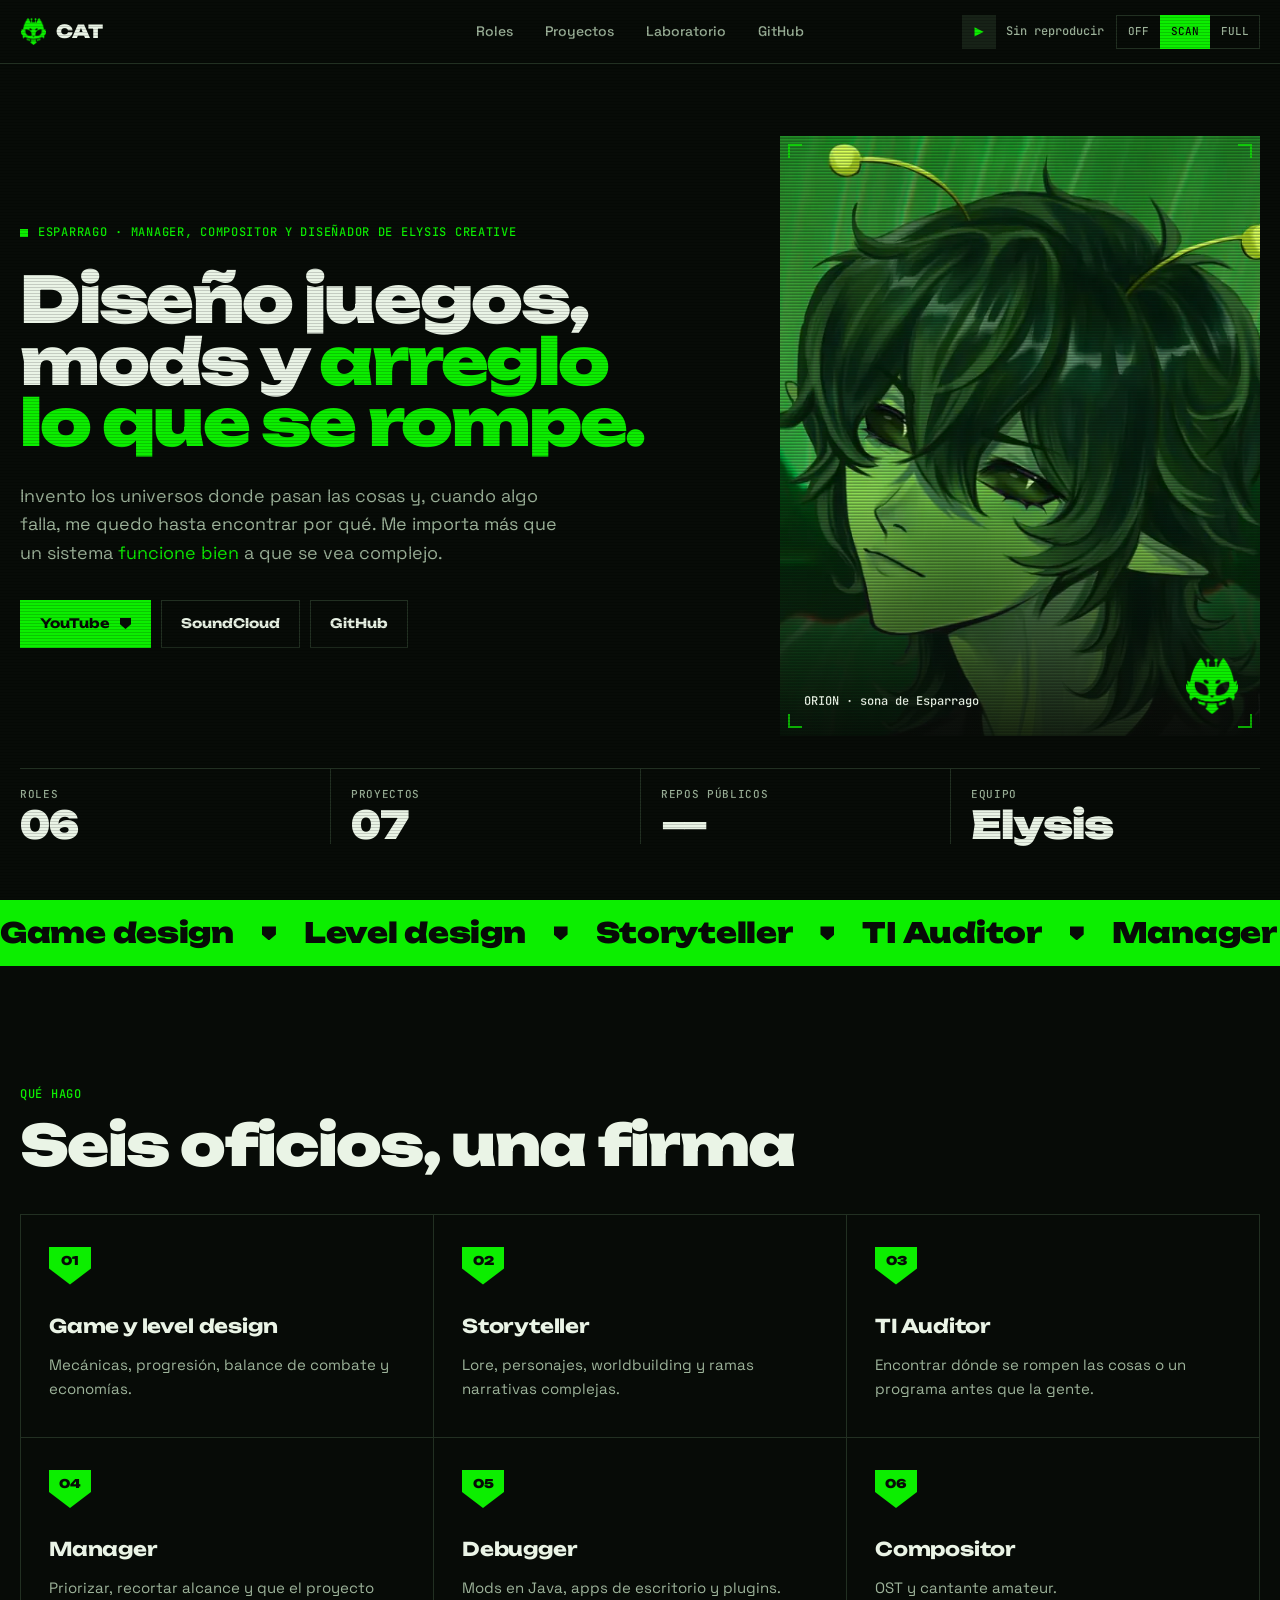
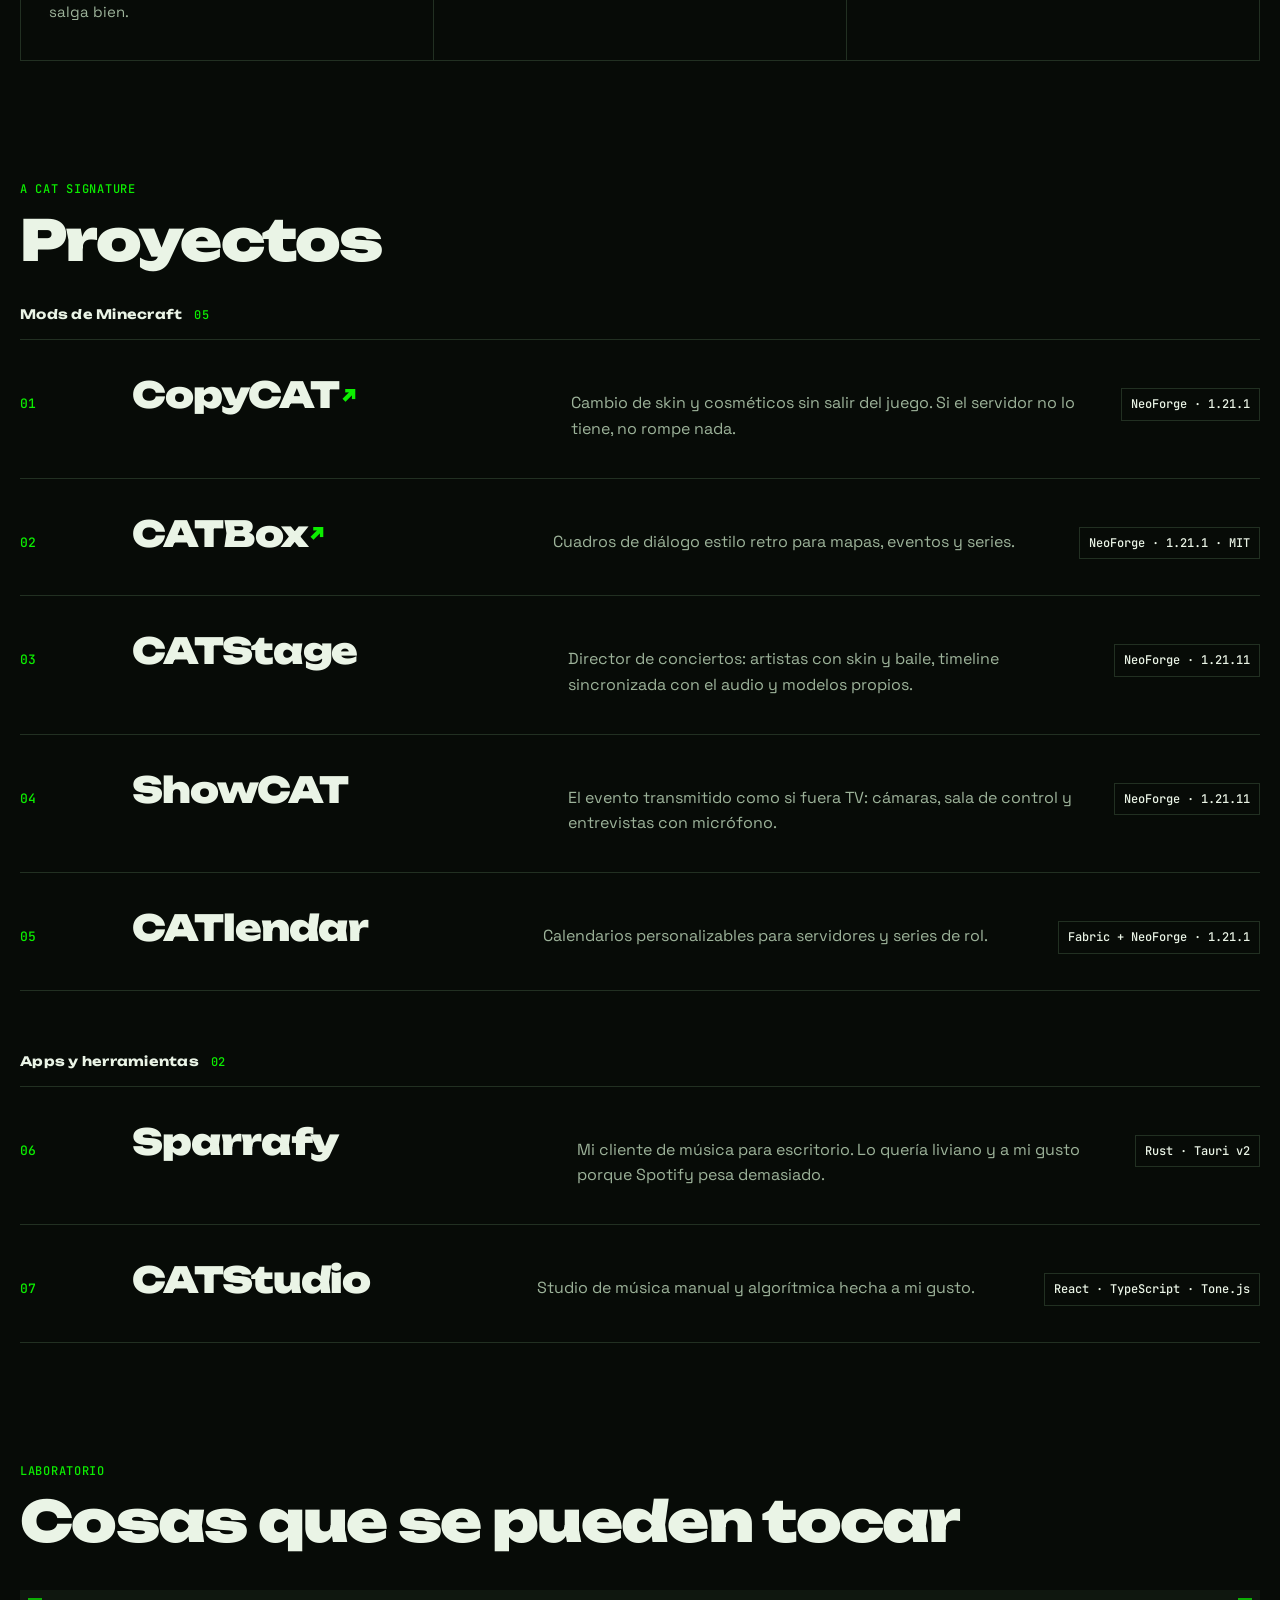
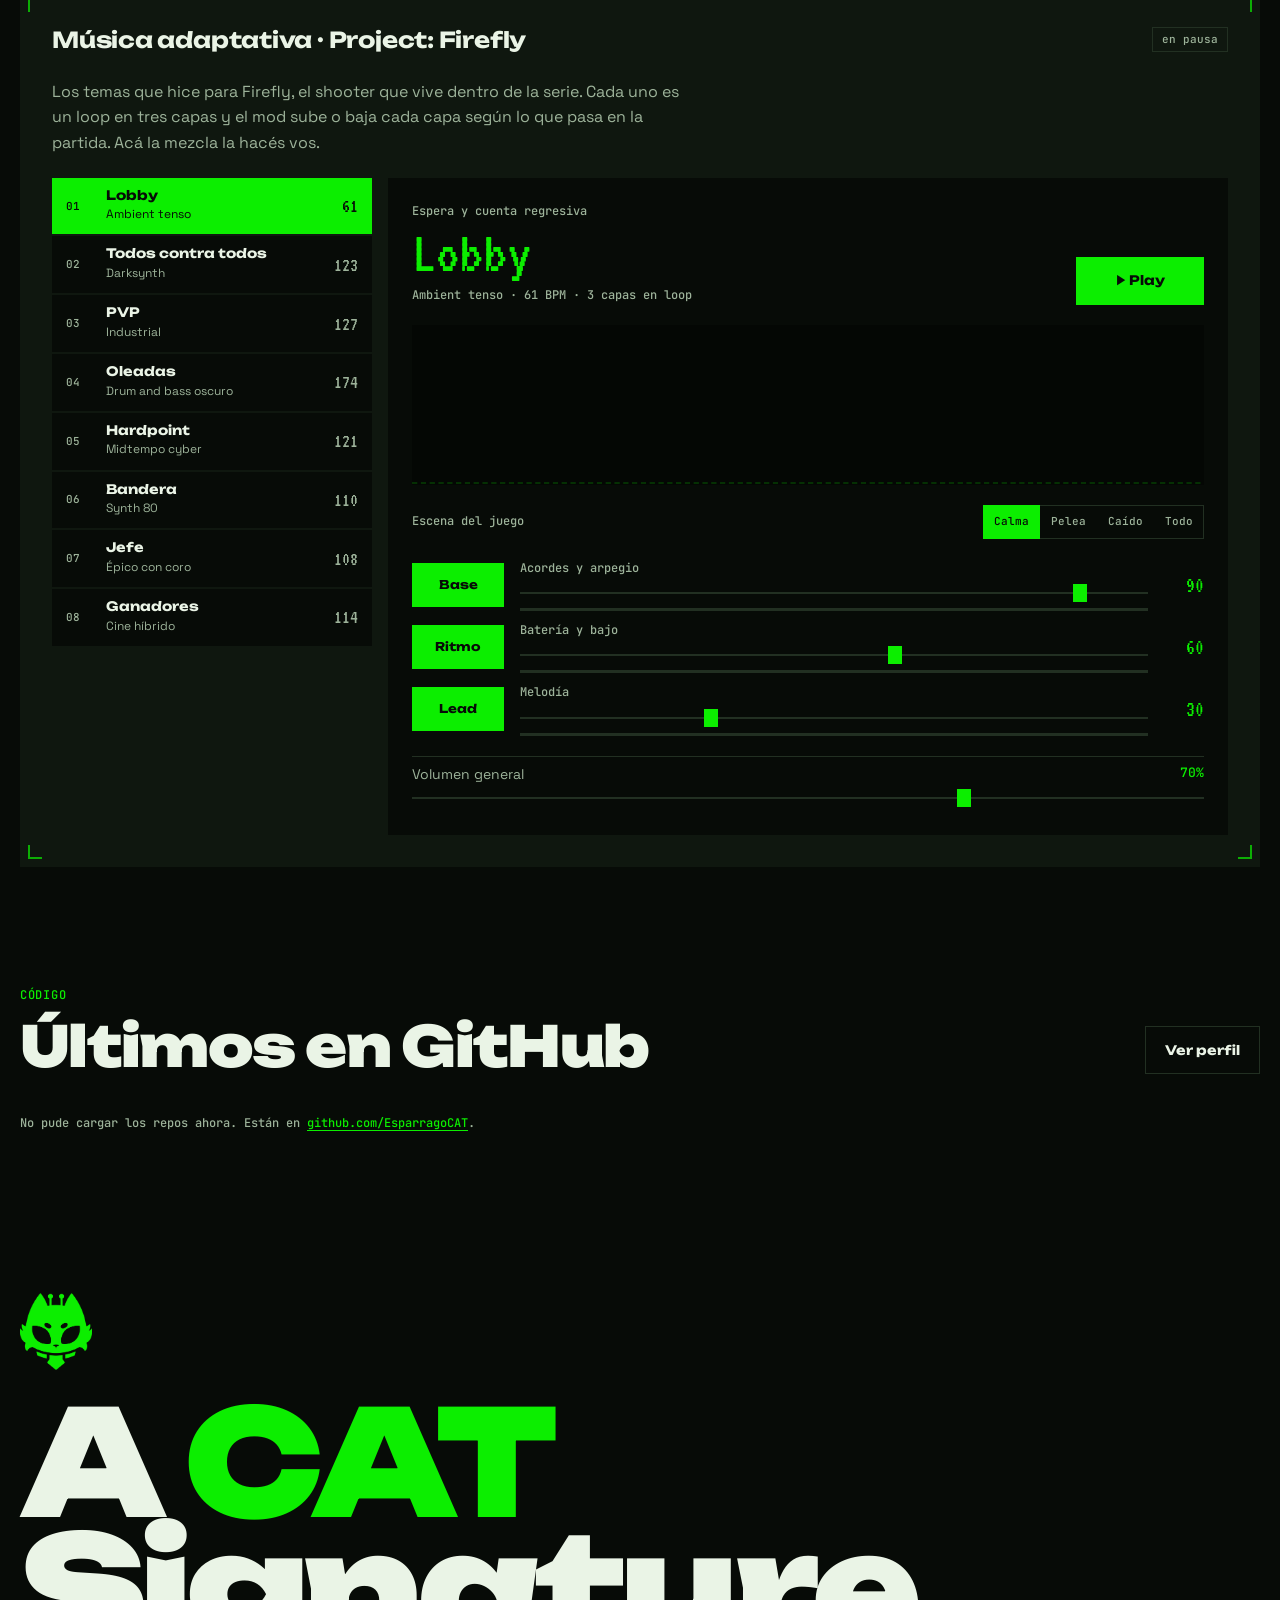
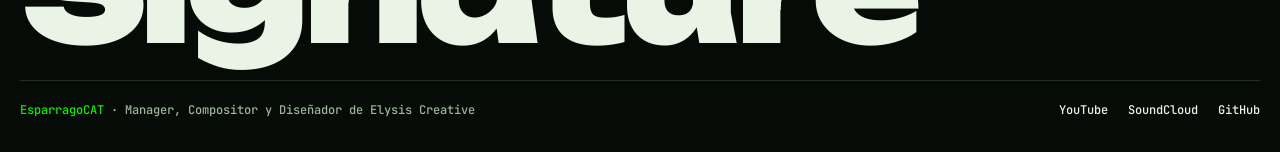
==== index.html @ 29262fb6 "Proyectos: solo los de CAT y Sparrag" ====
<!DOCTYPE html>
<html lang="es" class="crt-scan">
<head>
  <meta charset="UTF-8">
  <meta name="viewport" content="width=device-width, initial-scale=1.0, viewport-fit=cover">
  <title>EsparragoCAT</title>
  <meta name="description" content="Esparrago diseña juegos, mods y arregla lo que se rompe. A CAT Signature.">
  <meta name="theme-color" content="#070b07">
  <meta property="og:title" content="EsparragoCAT">
  <meta property="og:description" content="Diseño juegos, mods y arreglo lo que se rompe. A CAT Signature.">
  <meta property="og:image" content="assets/img/portrait-bg.webp">
  <link rel="icon" href="assets/img/favicon.webp" type="image/webp">

  <link rel="preconnect" href="https://fonts.googleapis.com">
  <link rel="preconnect" href="https://fonts.gstatic.com" crossorigin>
  <link href="https://fonts.googleapis.com/css2?family=Unbounded:wght@500;700;900&family=Space+Grotesk:wght@400;500;600&family=JetBrains+Mono:wght@500&family=VT323&display=swap" rel="stylesheet">
  <link rel="stylesheet" href="css/site.css">
  <script>
    document.documentElement.classList.add('js');
    try { var m = localStorage.getItem('crt'); if (m) document.documentElement.className = document.documentElement.className.replace('crt-scan', 'crt-' + m); } catch (e) {}
  </script>
</head>
<body>
  <a class="skip" href="#main">Saltar al contenido</a>
  <div id="crt-layers" aria-hidden="true"><div class="l-scan"></div><div class="l-vig"></div></div>

  <header class="top">
    <a class="marca" href="#inicio" aria-label="CAT, ir al inicio"><span class="cat" aria-hidden="true"></span>CAT</a>
    <nav class="menu" aria-label="Secciones">
      <a href="#roles">Roles</a>
      <a href="#proyectos">Proyectos</a>
      <a href="#laboratorio">Laboratorio</a>
      <a href="#github">GitHub</a>
    </nav>
    <div class="top-der">
      <div class="ahora">
        <button class="ahora-btn" id="mini-play" aria-label="Reproducir o pausar la música">▶</button>
        <span id="mini-title" class="ahora-txt">Sin reproducir</span>
      </div>
      <div class="seg" role="radiogroup" aria-label="Efecto de monitor CRT" id="crt-select">
        <button role="radio" data-mode="off" aria-checked="false">OFF</button>
        <button role="radio" data-mode="scan" aria-checked="true">SCAN</button>
        <button role="radio" data-mode="full" aria-checked="false">FULL</button>
      </div>
    </div>
  </header>

  <main id="main" tabindex="-1">

    <!-- portada -->
    <section class="hero" id="inicio" aria-labelledby="hero-h">
      <div class="hero-txt">
        <p class="eyebrow"><span class="led" aria-hidden="true"></span>Esparrago · Manager, Compositor y Diseñador de Elysis Creative</p>
        <h1 id="hero-h">Diseño juegos, mods y <span>arreglo lo que se rompe.</span></h1>
        <p class="lead">Invento los universos donde pasan las cosas y, cuando algo falla, me quedo hasta encontrar por qué. Me importa más que un sistema <em>funcione bien</em> a que se vea complejo.</p>
        <ul class="acciones">
          <li><a class="btn primario" href="https://www.youtube.com/@Esparragoh" rel="me">YouTube<svg viewBox="0 0 14 14" aria-hidden="true"><path d="M0 0H14V8L7 14 0 8Z"/></svg></a></li>
          <li><a class="btn" href="https://soundcloud.com/esparragocat" rel="me">SoundCloud</a></li>
          <li><a class="btn" href="https://github.com/EsparragoCAT" rel="me">GitHub</a></li>
        </ul>
      </div>
      <figure class="retrato">
        <img src="assets/img/portrait-bg.webp" alt="Orion, mi sona: un chico de pelo oscuro con dos antenas, en verde" width="640" height="640" fetchpriority="high">
        <span class="cat" aria-hidden="true"></span>
        <figcaption>ORION · sona de Esparrago</figcaption>
      </figure>
      <dl class="datos">
        <div><dt>Roles</dt><dd>06</dd></div>
        <div><dt>Proyectos</dt><dd>07</dd></div>
        <div><dt>Repos públicos</dt><dd id="repo-count">··</dd></div>
        <div><dt>Equipo</dt><dd>Elysis</dd></div>
      </dl>
    </section>

    <!-- cinta -->
    <div class="cinta" aria-hidden="true">
      <div class="cinta-track">
        <span>Game design</span><span>Level design</span><span>Storyteller</span><span>TI Auditor</span><span>Manager</span><span>Debugger</span><span>Compositor</span><span>A CAT Signature</span>
        <span>Game design</span><span>Level design</span><span>Storyteller</span><span>TI Auditor</span><span>Manager</span><span>Debugger</span><span>Compositor</span><span>A CAT Signature</span>
      </div>
    </div>

    <!-- roles -->
    <section class="bloque reveal" id="roles" aria-labelledby="roles-h">
      <div class="bloque-cab">
        <p class="eyebrow">Qué hago</p>
        <h2 id="roles-h">Seis oficios, una firma</h2>
      </div>
      <ul class="roles">
        <li><span class="placa">01</span><h3>Game y level design</h3><p>Mecánicas, progresión, balance de combate y economías.</p></li>
        <li><span class="placa">02</span><h3>Storyteller</h3><p>Lore, personajes, worldbuilding y ramas narrativas complejas.</p></li>
        <li><span class="placa">03</span><h3>TI Auditor</h3><p>Encontrar dónde se rompen las cosas o un programa antes que la gente.</p></li>
        <li><span class="placa">04</span><h3>Manager</h3><p>Priorizar, recortar alcance y que el proyecto salga bien.</p></li>
        <li><span class="placa">05</span><h3>Debugger</h3><p>Mods en Java, apps de escritorio y plugins.</p></li>
        <li><span class="placa">06</span><h3>Compositor</h3><p>OST y cantante amateur.</p></li>
      </ul>
    </section>

    <!-- proyectos -->
    <section class="bloque reveal" id="proyectos" aria-labelledby="proy-h">
      <div class="bloque-cab">
        <p class="eyebrow">A CAT Signature</p>
        <h2 id="proy-h">Proyectos</h2>
      </div>
      <div class="grupo">
        <h3 class="grupo-t">Mods de Minecraft <span>05</span></h3>
        <ol class="proyectos">
          <li>
            <span class="p-num">01</span>
            <h3><a href="https://github.com/EsparragoCAT/CopyCAT">CopyCAT</a></h3>
            <p>Cambio de skin y cosméticos sin salir del juego. Si el servidor no lo tiene, no rompe nada.</p>
            <span class="p-tec">NeoForge · 1.21.1</span>
          </li>
          <li>
            <span class="p-num">02</span>
            <h3><a href="https://github.com/EsparragoCAT/CATBox">CATBox</a></h3>
            <p>Cuadros de diálogo estilo retro para mapas, eventos y series.</p>
            <span class="p-tec">NeoForge · 1.21.1 · MIT</span>
          </li>
          <li>
            <span class="p-num">03</span>
            <h3>CATStage</h3>
            <p>Director de conciertos: artistas con skin y baile, timeline sincronizada con el audio y modelos propios.</p>
            <span class="p-tec">NeoForge · 1.21.11</span>
          </li>
          <li>
            <span class="p-num">04</span>
            <h3>ShowCAT</h3>
            <p>El evento transmitido como si fuera TV: cámaras, sala de control y entrevistas con micrófono.</p>
            <span class="p-tec">NeoForge · 1.21.11</span>
          </li>
          <li>
            <span class="p-num">05</span>
            <h3>CATlendar</h3>
            <p>Calendarios personalizables para servidores y series de rol.</p>
            <span class="p-tec">Fabric + NeoForge · 1.21.1</span>
          </li>
        </ol>
      </div>
      <div class="grupo">
        <h3 class="grupo-t">Apps y herramientas <span>02</span></h3>
        <ol class="proyectos">
          <li>
            <span class="p-num">06</span>
            <h3>Sparrafy</h3>
            <p>Mi cliente de música para escritorio. Lo quería liviano y a mi gusto porque Spotify pesa demasiado.</p>
            <span class="p-tec">Rust · Tauri v2</span>
          </li>
          <li>
            <span class="p-num">07</span>
            <h3>CATStudio</h3>
            <p>Studio de música manual y algorítmica hecha a mi gusto.</p>
            <span class="p-tec">React · TypeScript · Tone.js</span>
          </li>
        </ol>
      </div>
    </section>

    <!-- laboratorio -->
    <section class="bloque reveal" id="laboratorio" aria-labelledby="lab-h">
      <div class="bloque-cab">
        <p class="eyebrow">Laboratorio</p>
        <h2 id="lab-h">Cosas que se pueden tocar</h2>
      </div>

      <div class="bento">
        <!-- música adaptativa -->
        <article class="caja caja-musica" id="musica" aria-labelledby="ost-h">
          <div class="caja-cab">
            <h3 id="ost-h">Música adaptativa · Project: Firefly</h3>
            <span class="chip" id="ost-tag">en pausa</span>
          </div>
          <p class="desc">Los temas que hice para Firefly, el shooter que vive dentro de la serie. Cada uno es un loop en tres capas y el mod sube o baja cada capa según lo que pasa en la partida. Acá la mezcla la hacés vos.</p>

          <div class="mezcla">
            <ol class="temas" id="ost-temas" aria-label="Temas"></ol>

            <div class="consola">
              <div class="ahora-suena">
                <div>
                  <p class="nota" id="ost-momento">—</p>
                  <p class="pista-titulo" id="ost-title">—</p>
                  <p class="nota" id="ost-meta">—</p>
                </div>
                <button class="btn primario play" id="ost-play" type="button">▶ Play</button>
              </div>

              <canvas class="viz" id="ost-viz" width="900" height="160" aria-label="Analizador de espectro"></canvas>

              <div class="escenas">
                <span class="nota">Escena del juego</span>
                <div class="seg" role="radiogroup" aria-label="Escena del juego" id="ost-escenas"></div>
              </div>

              <div class="capas" id="ost-capas"></div>

              <label class="ctl volumen"><span>Volumen general</span><output></output><input type="range" id="ost-vol" min="0" max="100" step="1" value="70"></label>
            </div>
          </div>
        </article>

      </div>
    </section>

    <!-- github -->
    <section class="bloque reveal" id="github" aria-labelledby="gh-h">
      <div class="bloque-cab fila">
        <div>
          <p class="eyebrow">Código</p>
          <h2 id="gh-h">Últimos en GitHub</h2>
        </div>
        <a class="btn" href="https://github.com/EsparragoCAT">Ver perfil</a>
      </div>
      <ul class="repos" id="repos" aria-live="polite">
        <li class="nota">Cargando repositorios…</li>
      </ul>
    </section>
  </main>

  <footer class="pie">
    <span class="cat" aria-hidden="true"></span>
    <p class="firma">A <span>CAT</span> Signature</p>
    <div class="pie-barra">
      <span><b>EsparragoCAT</b> · Manager, Compositor y Diseñador de Elysis Creative</span>
      <span class="pie-links"><a href="https://www.youtube.com/@Esparragoh">YouTube</a><a href="https://soundcloud.com/esparragocat">SoundCloud</a><a href="https://github.com/EsparragoCAT">GitHub</a></span>
    </div>
  </footer>

  <script src="js/site.js" defer></script>
  <script src="js/audio.js" defer></script>
</body>
</html>
---- css/site.css ----
/* CAT · portafolio de Esparrago
   Layout: barra fija → portada a dos columnas con datos → cinta de roles → bloques a ancho completo (bento en el laboratorio) → firma gigante.
   Sistema del manual v3: noche + un verde, esquinas rectas, esquinas HUD, CRT como textura opcional (OFF / SCAN / FULL). */
:root {
  --noche: #070b07;
  --musgo: #0f170f;
  --bosque: #172217;
  --linea: #223022;
  --verde: #0cee00;
  --sombra: #0a6b02;
  --hueso: #eaf4e6;
  --liquen: #9db39a;
  --top-h: 64px;
  --ancho: 1320px;
  --gutter: max(20px, env(safe-area-inset-left, 0px));
  --gutter-r: max(20px, env(safe-area-inset-right, 0px));
  --display: "Unbounded", "Space Grotesk", system-ui, sans-serif;
  --lectura: "Space Grotesk", system-ui, sans-serif;
  --mono: "JetBrains Mono", ui-monospace, Consolas, monospace;
  --pantalla: "VT323", ui-monospace, monospace;
  --logo: url("../assets/img/cat-mask.png");
  --ease: cubic-bezier(.2, .7, .2, 1);
  color-scheme: dark;
}

* { box-sizing: border-box; }
html { scroll-behavior: smooth; scroll-padding-top: calc(var(--top-h) + 24px); background: var(--noche); }
body { margin: 0; background: var(--noche); color: var(--hueso); font: 400 16px/1.6 var(--lectura); -webkit-font-smoothing: antialiased; overflow-x: hidden; }
::selection { background: var(--verde); color: var(--noche); }
:focus-visible { outline: 2px solid var(--verde); outline-offset: 3px; }
img { display: block; max-width: 100%; height: auto; }
a { color: var(--verde); text-underline-offset: 3px; }
a:hover { color: var(--hueso); }
em { font-style: normal; color: var(--verde); }
p, h1, h2, h3, dl, dd, figure { margin: 0; }
h1, h2, h3 { font-family: var(--display); color: var(--hueso); text-wrap: balance; }

.skip { position: absolute; left: -999px; top: 8px; z-index: 200; background: var(--verde); color: var(--noche); padding: 10px 14px; font-weight: 600; }
.skip:focus { left: 8px; }

.cat { display: block; aspect-ratio: 1774 / 1904; background: var(--verde); -webkit-mask: var(--logo) center / contain no-repeat; mask: var(--logo) center / contain no-repeat; }
.nota { font: 500 12px/1.6 var(--mono); color: var(--liquen); }
.eyebrow { display: flex; align-items: center; gap: 10px; font: 500 12px/1.4 var(--mono); color: var(--verde); text-transform: uppercase; letter-spacing: .06em; }
.led { width: 8px; height: 8px; flex: none; background: var(--verde); animation: led 2.2s steps(1) infinite; }
@keyframes led { 50% { opacity: .15 } }
.placa { display: inline-grid; place-items: start center; width: 42px; height: 38px; padding-top: 8px; background: var(--verde); color: var(--noche); font: 900 12px/1 var(--display); clip-path: polygon(0 0, 100% 0, 100% 58%, 50% 100%, 0 58%); }
.chip { font: 500 11px/1 var(--mono); color: var(--liquen); border: 1px solid var(--linea); padding: 6px 9px; white-space: nowrap; }

/* ===== CRT ===== */
#crt-layers { position: fixed; inset: 0; z-index: 90; pointer-events: none; display: none; }
#crt-layers > div { position: absolute; inset: 0; }
.crt-scan #crt-layers, .crt-full #crt-layers { display: block; }
.l-scan { background: repeating-linear-gradient(to bottom, transparent 0 2px, rgba(0, 0, 0, .16) 2px 3px); }
.crt-full .l-scan { background: repeating-linear-gradient(to bottom, transparent 0 2px, rgba(0, 0, 0, .28) 2px 3px); }
.l-vig { display: none; }
.crt-full .l-vig { display: block; background: radial-gradient(ellipse at center, transparent 55%, rgba(0, 0, 0, .6) 100%); }
.crt-full #crt-layers { animation: parpadeo 7s steps(1) infinite; }
@keyframes parpadeo { 0%, 100% { opacity: 1 } 48% { opacity: .82 } 49% { opacity: 1 } 83% { opacity: .9 } }
.crt-full h1 span, .crt-full .firma span, .crt-full .pista-titulo, .crt-full .capa-val { text-shadow: 0 0 18px rgba(12, 238, 0, .5); }
.crt-full .cat { filter: drop-shadow(0 0 12px rgba(12, 238, 0, .4)); }
.crt-power main { animation: power .45s ease-out; }
@keyframes power { 0% { opacity: .3; transform: scaleY(.02); } 45% { opacity: 1; transform: scaleY(1); } }

/* esquinas HUD */
.retrato::after, .caja::after {
  content: ""; position: absolute; inset: 8px; pointer-events: none; opacity: .7;
  background:
    linear-gradient(var(--verde), var(--verde)) 0 0 / 14px 2px, linear-gradient(var(--verde), var(--verde)) 0 0 / 2px 14px,
    linear-gradient(var(--verde), var(--verde)) 100% 0 / 14px 2px, linear-gradient(var(--verde), var(--verde)) 100% 0 / 2px 14px,
    linear-gradient(var(--verde), var(--verde)) 0 100% / 14px 2px, linear-gradient(var(--verde), var(--verde)) 0 100% / 2px 14px,
    linear-gradient(var(--verde), var(--verde)) 100% 100% / 14px 2px, linear-gradient(var(--verde), var(--verde)) 100% 100% / 2px 14px;
  background-repeat: no-repeat;
}

/* ===== botones y controles ===== */
.btn {
  all: unset; box-sizing: border-box; cursor: pointer; display: inline-flex; align-items: center; justify-content: center; gap: 10px;
  min-height: 48px; padding: 0 20px; font: 700 13px/1 var(--display); color: var(--hueso);
  background: transparent; box-shadow: inset 0 0 0 1px var(--linea);
  transition: background .2s, color .2s, box-shadow .2s;
}
.btn:hover { box-shadow: inset 0 0 0 1px var(--verde); color: var(--verde); }
.btn:focus-visible { outline: 2px solid var(--verde); outline-offset: 2px; }
.btn svg { width: 11px; height: 11px; fill: currentColor; transition: transform .2s var(--ease); }
.btn.primario { background: var(--verde); color: var(--noche); box-shadow: none; }
.btn.primario:hover { background: var(--hueso); color: var(--noche); }
.btn.primario:hover svg { transform: translateY(2px); }
.btn.sm { min-height: 34px; padding: 0 12px; font-size: 11px; }

.seg { display: inline-flex; box-shadow: inset 0 0 0 1px var(--linea); }
.seg button { all: unset; cursor: pointer; min-height: 34px; min-width: 22px; padding: 0 11px; display: inline-grid; place-items: center; font: 500 11px/1 var(--mono); color: var(--liquen); transition: background .15s, color .15s; }
.seg button:hover { color: var(--verde); }
.seg button[aria-checked="true"] { background: var(--verde); color: var(--noche); }
.seg button:focus-visible { outline: 2px solid var(--verde); outline-offset: -2px; }

input[type="range"] { -webkit-appearance: none; appearance: none; background: transparent; width: 100%; height: 26px; margin: 0; cursor: pointer; }
input[type="range"]::-webkit-slider-runnable-track { height: 2px; background: var(--linea); }
input[type="range"]::-webkit-slider-thumb { -webkit-appearance: none; width: 14px; height: 18px; margin-top: -8px; background: var(--verde); border: 0; }
input[type="range"]::-moz-range-track { height: 2px; background: var(--linea); }
input[type="range"]::-moz-range-thumb { width: 14px; height: 18px; background: var(--verde); border: 0; border-radius: 0; }
.ctl { display: grid; grid-template-columns: 1fr auto; column-gap: 8px; font-size: 14px; color: var(--liquen); }
.ctl > output { font: 500 13px/1.6 var(--mono); color: var(--verde); font-variant-numeric: tabular-nums; }
.ctl > input { grid-column: 1 / -1; }

/* ===== barra superior ===== */
.top {
  position: fixed; inset: 0 0 auto; z-index: 60;
  height: calc(var(--top-h) + env(safe-area-inset-top, 0px)); padding-top: env(safe-area-inset-top, 0px);
  padding-left: var(--gutter); padding-right: var(--gutter-r);
  display: grid; grid-template-columns: 1fr auto 1fr; align-items: center; gap: 24px;
  background: var(--noche); border-bottom: 1px solid var(--linea);
}
.marca { display: inline-flex; align-items: center; gap: 10px; font: 900 18px/1 var(--display); color: var(--hueso); text-decoration: none; justify-self: start; }
.marca .cat { width: 26px; }
.marca:hover { color: var(--verde); }
.menu { display: flex; gap: 4px; }
.menu a { color: var(--liquen); text-decoration: none; font-size: 14px; font-weight: 500; padding: 10px 14px; transition: color .2s; }
.menu a:hover { color: var(--hueso); }
.top-der { display: flex; align-items: center; gap: 12px; justify-self: end; }
.ahora { display: flex; align-items: center; gap: 10px; max-width: 220px; }
.ahora-btn { all: unset; cursor: pointer; width: 34px; height: 34px; display: grid; place-items: center; background: var(--bosque); color: var(--verde); font-size: 12px; flex: none; }
.ahora-btn:hover { background: var(--verde); color: var(--noche); }
.ahora-btn:focus-visible { outline: 2px solid var(--verde); outline-offset: 2px; }
.ahora-txt { font: 500 12px/1.3 var(--mono); color: var(--liquen); white-space: nowrap; overflow: hidden; text-overflow: ellipsis; }

/* ===== portada ===== */
main { display: block; overflow-x: clip; }
.hero {
  max-width: var(--ancho); margin: 0 auto;
  padding-top: calc(var(--top-h) + 72px); padding-bottom: 56px; padding-left: var(--gutter); padding-right: var(--gutter-r);
  display: grid; grid-template-columns: minmax(0, 1.45fr) minmax(0, 1fr); gap: 32px 64px; align-items: center;
  position: relative;
}
.hero::before {
  content: ""; position: absolute; top: 0; bottom: 0; left: 50%; width: 100vw; transform: translateX(-50%); z-index: -1;
  background-image: linear-gradient(rgba(12, 238, 0, .05) 1px, transparent 1px), linear-gradient(90deg, rgba(12, 238, 0, .05) 1px, transparent 1px);
  background-size: 48px 48px; background-position: center top;
  -webkit-mask-image: linear-gradient(to bottom, #000 40%, transparent); mask-image: linear-gradient(to bottom, #000 40%, transparent);
}
.hero-txt { display: grid; gap: 28px; min-width: 0; }
.hero h1 { font-weight: 900; font-size: clamp(38px, 5vw, 76px); line-height: .96; letter-spacing: -.035em; }
.hero h1 span { color: var(--verde); }
.lead { font-size: clamp(17px, 1.4vw, 20px); color: var(--liquen); max-width: 50ch; }
.acciones { list-style: none; padding: 0; margin: 4px 0 0; display: flex; flex-wrap: wrap; gap: 10px; }

.retrato { position: relative; aspect-ratio: 4 / 5; overflow: hidden; background: var(--musgo); }
.retrato img { width: 100%; height: 100%; object-fit: cover; object-position: 40% 30%; transition: transform .8s var(--ease); }
.retrato:hover img { transform: scale(1.03); }
.retrato::before { content: ""; position: absolute; inset: 0; z-index: 1; pointer-events: none; background: repeating-linear-gradient(to bottom, transparent 0 2px, rgba(7, 11, 7, .3) 2px 3px), linear-gradient(to top, rgba(7, 11, 7, .85), transparent 40%); }
.retrato::after { z-index: 2; }
.retrato .cat { position: absolute; z-index: 3; right: 22px; bottom: 22px; width: 52px; }
.retrato figcaption { position: absolute; z-index: 3; left: 24px; bottom: 26px; font: 500 12px/1.4 var(--mono); color: var(--hueso); }

.datos { grid-column: 1 / -1; display: grid; grid-template-columns: repeat(4, minmax(0, 1fr)); border-top: 1px solid var(--linea); }
.datos > div { padding: 20px 20px 0 0; display: grid; gap: 6px; }
.datos > div + div { padding-left: 20px; border-left: 1px solid var(--linea); }
.datos dt { font: 500 11px/1 var(--mono); color: var(--liquen); text-transform: uppercase; letter-spacing: .06em; }
.datos dd { font: 900 clamp(26px, 3vw, 40px)/1 var(--display); color: var(--hueso); font-variant-numeric: tabular-nums; letter-spacing: -.02em; }

/* ===== cinta ===== */
.cinta { background: var(--verde); color: var(--noche); overflow: hidden; border-block: 1px solid var(--verde); }
.cinta-track { display: flex; width: max-content; animation: cinta 38s linear infinite; }
.cinta span { font: 900 clamp(18px, 2.2vw, 28px)/1 var(--display); padding: 18px 0; white-space: nowrap; display: inline-flex; align-items: center; letter-spacing: -.01em; }
.cinta span::after { content: ""; width: 14px; height: 14px; margin: 0 28px; background: var(--noche); clip-path: polygon(0 0, 100% 0, 100% 58%, 50% 100%, 0 58%); }
@keyframes cinta { to { transform: translateX(-50%); } }

/* ===== bloques ===== */
.bloque { max-width: var(--ancho); margin: 0 auto; padding-top: 120px; padding-left: var(--gutter); padding-right: var(--gutter-r); }
.bloque-cab { display: grid; gap: 14px; margin-bottom: 40px; }
.bloque-cab.fila { display: flex; justify-content: space-between; align-items: end; gap: 20px; flex-wrap: wrap; }
.bloque-cab.fila > div { display: grid; gap: 14px; }
.bloque h2 { font-weight: 900; font-size: clamp(32px, 4.4vw, 60px); line-height: 1; letter-spacing: -.03em; }

/* roles */
.roles { list-style: none; padding: 0; margin: 0; display: grid; grid-template-columns: repeat(3, minmax(0, 1fr)); gap: 1px; background: var(--linea); border: 1px solid var(--linea); }
.roles li { background: var(--noche); padding: 32px 28px 36px; display: grid; gap: 12px; align-content: start; transition: background .25s; }
.roles li:hover { background: var(--musgo); }
.roles h3 { font-size: 19px; font-weight: 700; margin-top: 14px; letter-spacing: -.01em; }
.roles p { color: var(--liquen); font-size: 15px; max-width: 34ch; }

/* proyectos */
.grupo + .grupo { margin-top: 64px; }
.grupo-t { display: flex; align-items: baseline; gap: 12px; font: 700 13px/1 var(--display); letter-spacing: .02em; color: var(--hueso); margin-bottom: 18px; }
.grupo-t span { font: 500 12px/1 var(--mono); color: var(--verde); }
.proyectos h3 a { color: inherit; text-decoration: none; }
.proyectos h3 a::after { content: " ↗"; color: var(--verde); font-size: .55em; vertical-align: .35em; }
.proyectos h3 a:hover { color: var(--verde); }
.proyectos { list-style: none; padding: 0; margin: 0; border-top: 1px solid var(--linea); }
.proyectos li {
  position: relative; display: grid; grid-template-columns: 80px minmax(0, 1.1fr) minmax(0, 1.4fr) auto; gap: 8px 32px; align-items: baseline;
  padding: 36px 0; border-bottom: 1px solid var(--linea); transition: padding .3s var(--ease);
}
.proyectos li::before { content: ""; position: absolute; left: 0; top: -1px; height: 2px; width: 0; background: var(--verde); transition: width .5s var(--ease); }
.proyectos li:hover::before { width: 100%; }
.proyectos li:hover { padding-left: 12px; }
.p-num { font: 500 13px/1 var(--mono); color: var(--verde); }
.proyectos h3 { font-size: clamp(24px, 2.8vw, 38px); font-weight: 900; letter-spacing: -.03em; line-height: 1.05; }
.proyectos p { color: var(--liquen); max-width: 52ch; }
.p-tec { font: 500 12px/1.4 var(--mono); color: var(--hueso); white-space: nowrap; box-shadow: inset 0 0 0 1px var(--linea); padding: 8px 10px; }

/* laboratorio */
.bento { display: grid; gap: 16px; }
.caja { position: relative; background: var(--musgo); padding: 32px; display: grid; gap: 22px; align-content: start; min-width: 0; }
.caja-cab { display: flex; justify-content: space-between; align-items: center; gap: 12px; flex-wrap: wrap; }
.caja h3 { font-size: clamp(18px, 1.8vw, 22px); font-weight: 700; letter-spacing: -.01em; }
.desc { color: var(--liquen); max-width: 64ch; }

/* música adaptativa */
.mezcla { display: grid; grid-template-columns: minmax(240px, 320px) minmax(0, 1fr); gap: 16px; }
.temas { list-style: none; margin: 0; padding: 0; display: grid; gap: 2px; align-content: start; }
.tema {
  all: unset; box-sizing: border-box; cursor: pointer; width: 100%; min-height: 52px; padding: 10px 14px;
  display: grid; grid-template-columns: 28px minmax(0, 1fr) auto; gap: 12px; align-items: center;
  background: var(--noche); transition: background .15s;
}
.tema:hover { background: var(--bosque); }
.tema:focus-visible { outline: 2px solid var(--verde); outline-offset: -2px; }
.tema-n { font: 500 11px/1 var(--mono); color: var(--liquen); }
.tema-txt { display: grid; gap: 2px; min-width: 0; }
.tema-txt b { font: 700 13px/1.2 var(--display); color: var(--hueso); }
.tema-txt small { font-size: 12px; color: var(--liquen); white-space: nowrap; overflow: hidden; text-overflow: ellipsis; }
.tema-bpm { font: 400 20px/1 var(--pantalla); color: var(--liquen); }
.tema[aria-pressed="true"] { background: var(--verde); }
.tema[aria-pressed="true"] .tema-n, .tema[aria-pressed="true"] .tema-txt b, .tema[aria-pressed="true"] .tema-txt small, .tema[aria-pressed="true"] .tema-bpm { color: var(--noche); }

.consola { background: var(--noche); padding: 24px; display: grid; gap: 20px; align-content: start; min-width: 0; }
.ahora-suena { display: flex; justify-content: space-between; align-items: end; gap: 16px; flex-wrap: wrap; }
.ahora-suena > div { display: grid; gap: 6px; min-width: 0; }
.pista-titulo { font: 400 clamp(40px, 4.6vw, 60px)/.9 var(--pantalla); color: var(--verde); }
.btn.play { min-width: 128px; }
canvas.viz { width: 100%; height: 160px; display: block; background: #040704; }
.escenas { display: flex; justify-content: space-between; align-items: center; gap: 12px; flex-wrap: wrap; }
.capas { display: grid; gap: 10px; }
.capa { display: grid; grid-template-columns: 92px minmax(0, 1fr) 40px; gap: 16px; align-items: center; }
.capa-mute {
  all: unset; box-sizing: border-box; cursor: pointer; min-height: 44px; display: grid; place-items: center;
  font: 700 12px/1 var(--display); background: var(--verde); color: var(--noche); transition: background .15s, color .15s;
}
.capa-mute:focus-visible { outline: 2px solid var(--verde); outline-offset: 2px; }
.capa.apagada .capa-mute { background: transparent; color: var(--liquen); box-shadow: inset 0 0 0 1px var(--linea); }
.capa.apagada .capa-ctl { opacity: .45; }
.capa-ctl { display: grid; gap: 2px; min-width: 0; }
.capa-meter { height: 3px; background: var(--linea); overflow: hidden; }
.capa-meter i { display: block; height: 100%; background: var(--verde); transform-origin: left; transform: scaleX(0); transition: transform .08s linear; }
.capa-val { font: 400 22px/1 var(--pantalla); color: var(--verde); text-align: right; font-variant-numeric: tabular-nums; }
.volumen { padding-top: 6px; border-top: 1px solid var(--linea); }

/* github */
.repos { list-style: none; padding: 0; margin: 0; display: grid; grid-template-columns: repeat(auto-fill, minmax(280px, 1fr)); gap: 16px; }
.repos > .nota { grid-column: 1 / -1; }
.repo { display: grid; gap: 10px; height: 100%; padding: 24px; text-decoration: none; color: var(--liquen); background: var(--musgo); box-shadow: inset 0 0 0 1px transparent; transition: box-shadow .2s, background .2s; }
.repo:hover { color: var(--liquen); box-shadow: inset 0 0 0 1px var(--verde); background: var(--bosque); }
.repo-name { font: 700 18px/1.2 var(--display); color: var(--hueso); letter-spacing: -.01em; }
.repo p { font-size: 15px; }
.repo-meta { display: flex; flex-wrap: wrap; gap: 14px; margin-top: auto; font: 500 12px/1.4 var(--mono); }
.lang::before { content: ""; display: inline-block; width: 8px; height: 8px; background: var(--c, var(--verde)); margin-right: 6px; }

/* ===== pie ===== */
.pie {
  max-width: var(--ancho); margin: 160px auto 0; padding-left: var(--gutter); padding-right: var(--gutter-r);
  padding-bottom: max(32px, env(safe-area-inset-bottom, 0px)); display: grid; gap: 28px;
}
.pie .cat { width: 72px; }
.firma { font: 900 clamp(48px, 11.5vw, 176px)/.86 var(--display); letter-spacing: -.045em; color: var(--hueso); }
.firma span { color: var(--verde); }
.pie-barra { display: flex; flex-wrap: wrap; justify-content: space-between; gap: 12px 24px; padding-top: 20px; border-top: 1px solid var(--linea); font: 500 12px/1.6 var(--mono); color: var(--liquen); }
.pie-barra b { font-weight: 500; color: var(--verde); }
.pie-links { display: flex; gap: 20px; }
.pie-links a { color: var(--hueso); text-decoration: none; }
.pie-links a:hover { color: var(--verde); }

/* ===== aparición ===== */
.reveal-on .reveal { opacity: 0; transform: translateY(28px); transition: opacity .7s ease, transform .7s var(--ease); }
.reveal-on .reveal.in { opacity: 1; transform: none; }

/* ===== responsive ===== */
@media (max-width: 1100px) {
  .top { grid-template-columns: auto 1fr; }
  .menu { display: none; }
  .roles { grid-template-columns: repeat(2, minmax(0, 1fr)); }
  .proyectos li { grid-template-columns: 56px minmax(0, 1fr) auto; }
  .proyectos p { grid-column: 2 / -1; }
}
@media (max-width: 820px) {
  .hero { grid-template-columns: minmax(0, 1fr); padding-top: calc(var(--top-h) + 40px); }
  .retrato { aspect-ratio: 1; max-height: 520px; }
  .datos { grid-template-columns: repeat(2, minmax(0, 1fr)); }
  .datos > div { padding: 18px 16px 18px 0; }
  .datos > div + div { padding-left: 16px; }
  .datos > div:nth-child(3) { padding-left: 0; border-left: 0; border-top: 1px solid var(--linea); }
  .datos > div:nth-child(4) { border-top: 1px solid var(--linea); }
  .mezcla { grid-template-columns: minmax(0, 1fr); }
  .temas { grid-template-columns: repeat(2, minmax(0, 1fr)); }
  .bloque { padding-top: 88px; }
}
@media (max-width: 600px) {
  :root { --top-h: 58px; --gutter: max(16px, env(safe-area-inset-left, 0px)); --gutter-r: max(16px, env(safe-area-inset-right, 0px)); }
  .ahora-txt { display: none; }
  .roles { grid-template-columns: minmax(0, 1fr); }
  .proyectos li { grid-template-columns: minmax(0, 1fr); gap: 10px; padding: 28px 0; }
  .proyectos p { grid-column: auto; }
  .p-tec { justify-self: start; }
  .caja { padding: 24px 20px; }
  .temas { grid-template-columns: minmax(0, 1fr); }
  .consola { padding: 18px; }
  .capa { grid-template-columns: 76px minmax(0, 1fr) 34px; gap: 12px; }
  .pie { margin-top: 112px; }
}
@media (prefers-reduced-motion: reduce) {
  html { scroll-behavior: auto; }
  .crt-power main, .crt-full #crt-layers, .led, .cinta-track { animation: none; }
  .reveal-on .reveal { transform: none; transition: opacity .2s; }
  .retrato:hover img { transform: none; }
  .proyectos li:hover { padding-left: 0; }
}
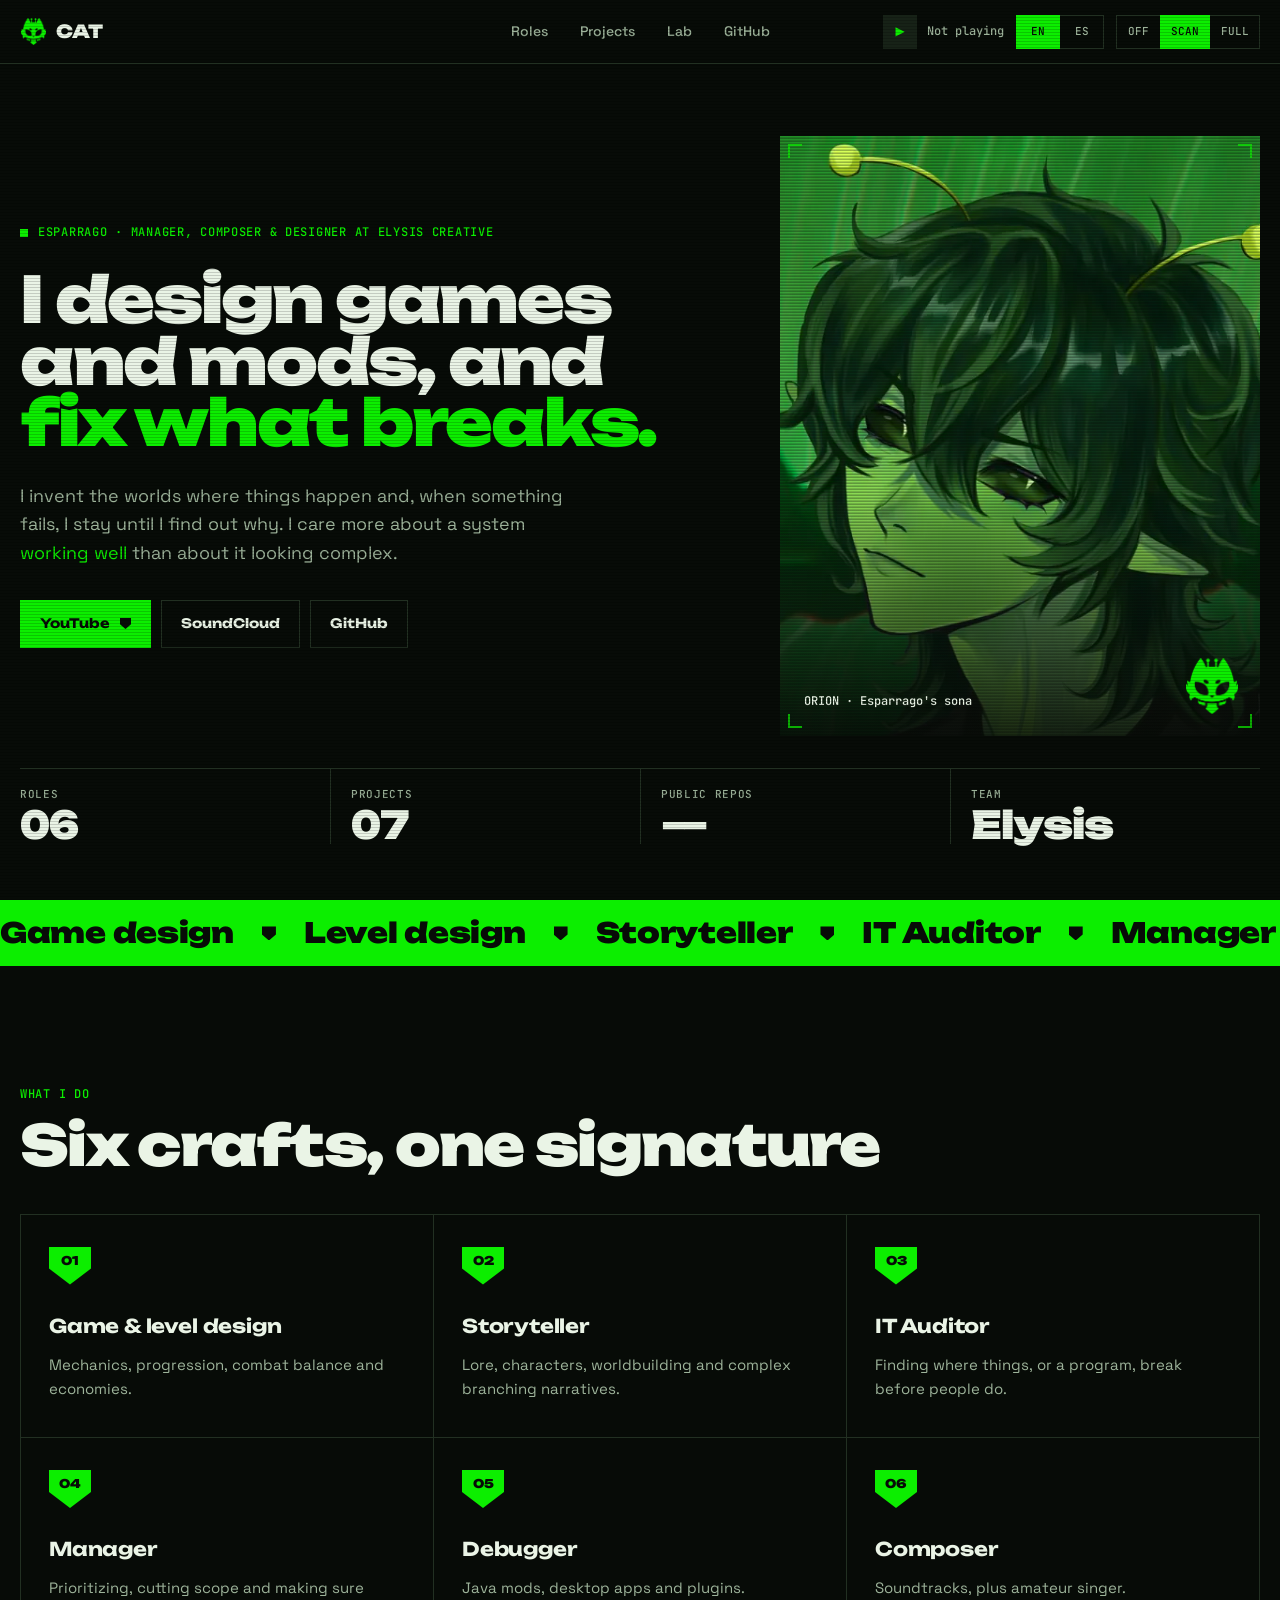
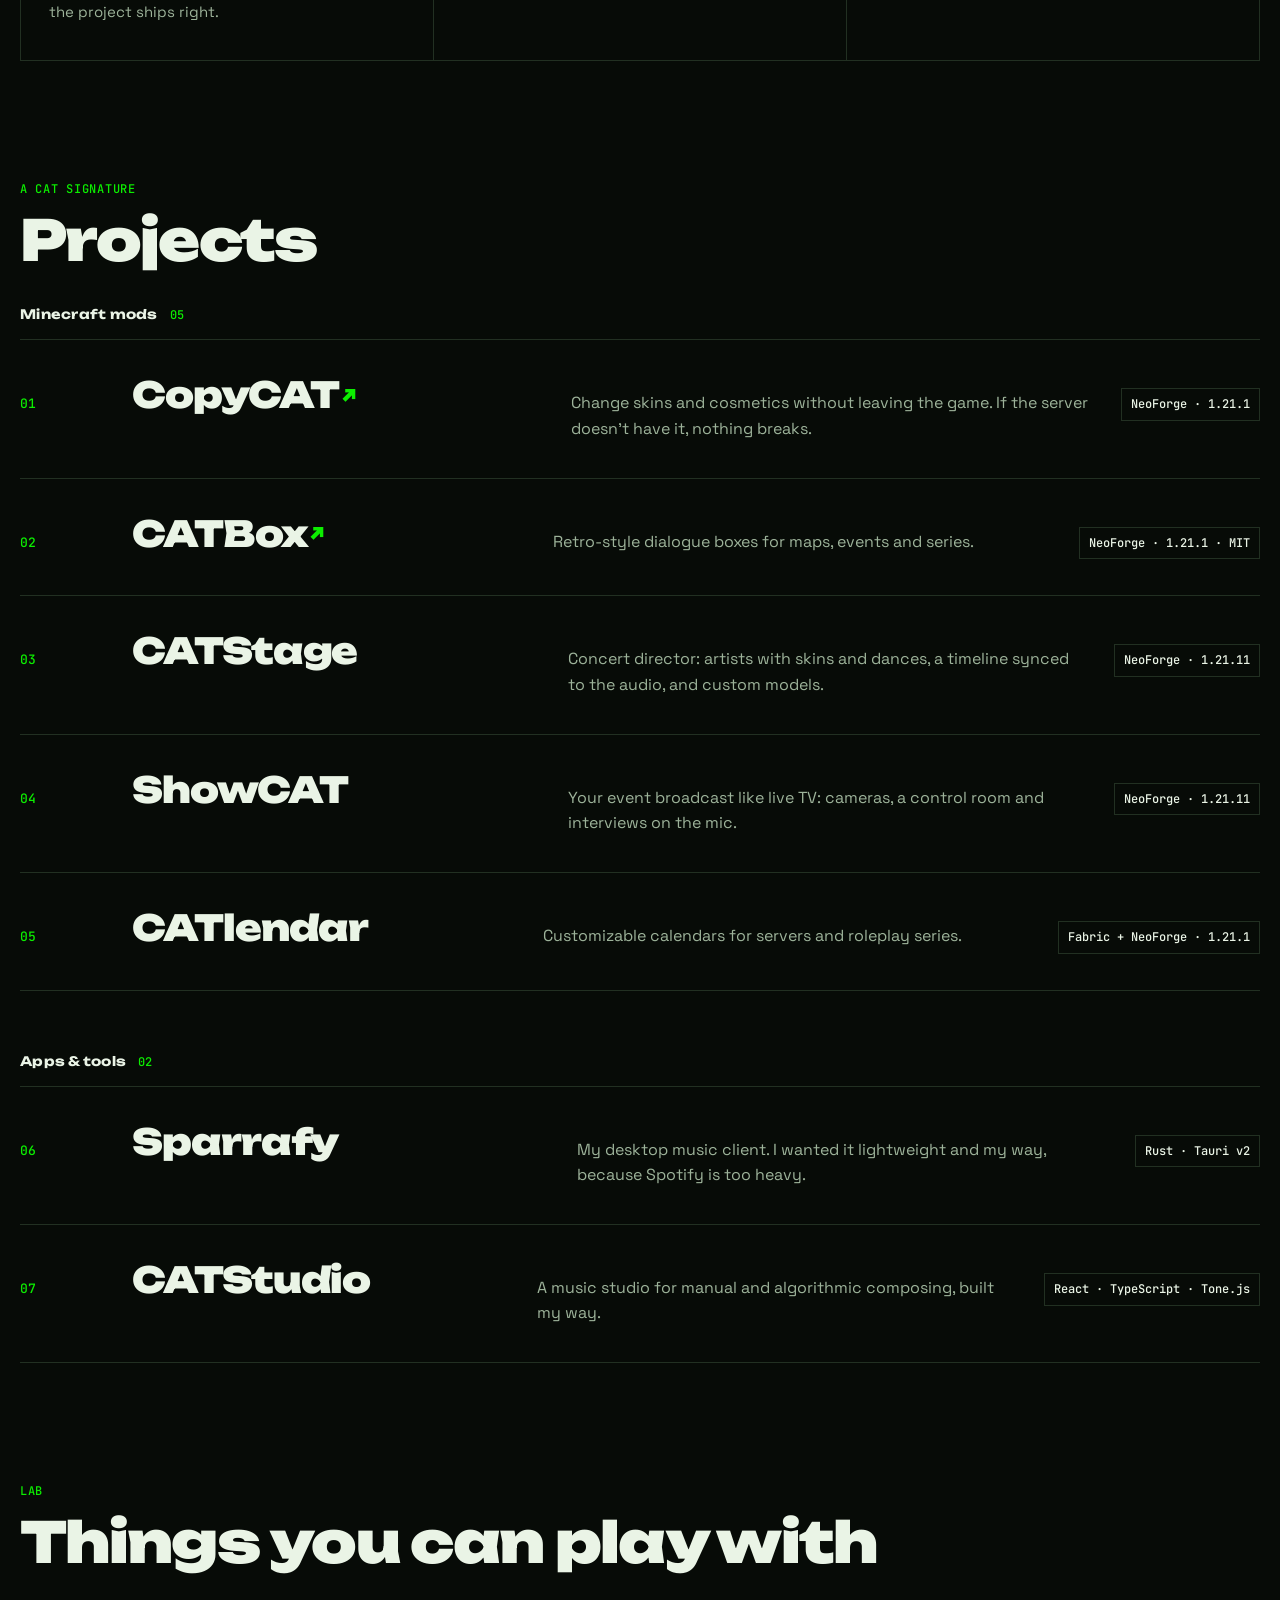
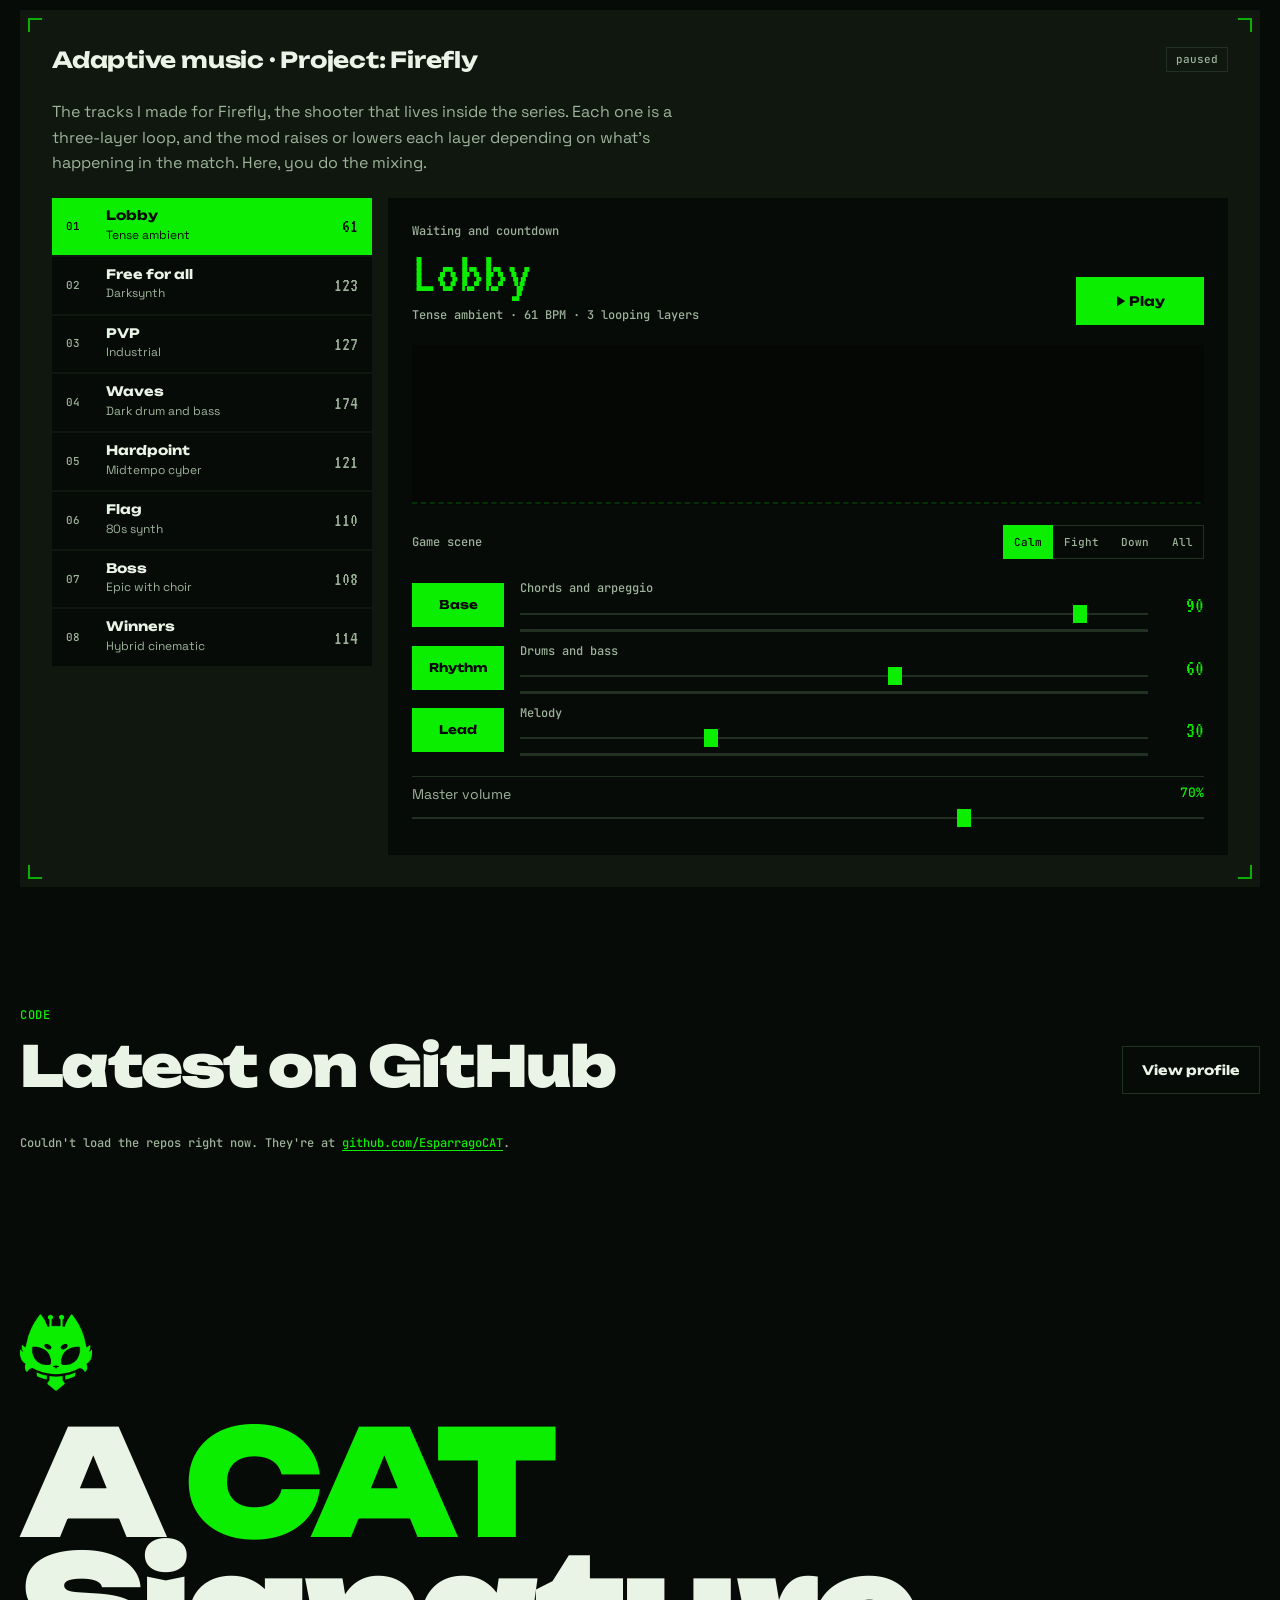
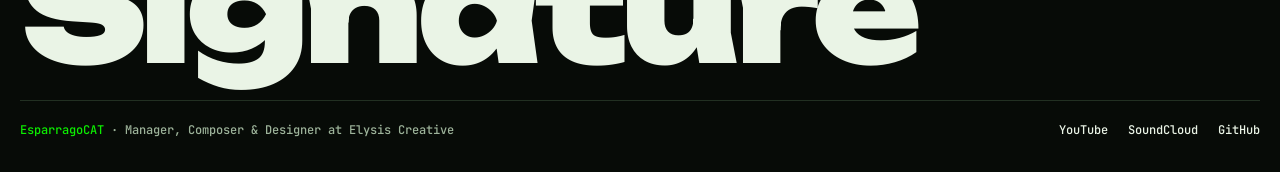
==== commit 15595ee5: "Sitio en inglés con botón EN/ES para pasar a español" ====
--- a/index.html
+++ b/index.html
@@ -1,43 +1,48 @@
 <!DOCTYPE html>
-<html lang="es" class="crt-scan">
+<html lang="en" class="crt-scan">
 <head>
   <meta charset="UTF-8">
   <meta name="viewport" content="width=device-width, initial-scale=1.0, viewport-fit=cover">
   <title>EsparragoCAT</title>
-  <meta name="description" content="Esparrago diseña juegos, mods y arregla lo que se rompe. A CAT Signature.">
+  <meta name="description" content="Esparrago designs games and mods, and fixes what breaks. A CAT Signature." data-es-content="Esparrago diseña juegos, mods y arregla lo que se rompe. A CAT Signature.">
   <meta name="theme-color" content="#070b07">
   <meta property="og:title" content="EsparragoCAT">
-  <meta property="og:description" content="Diseño juegos, mods y arreglo lo que se rompe. A CAT Signature.">
+  <meta property="og:description" content="I design games and mods, and fix what breaks. A CAT Signature.">
   <meta property="og:image" content="assets/img/portrait-bg.webp">
   <link rel="icon" href="assets/img/favicon.webp" type="image/webp">
 
   <link rel="preconnect" href="https://fonts.googleapis.com">
   <link rel="preconnect" href="https://fonts.gstatic.com" crossorigin>
   <link href="https://fonts.googleapis.com/css2?family=Unbounded:wght@500;700;900&family=Space+Grotesk:wght@400;500;600&family=JetBrains+Mono:wght@500&family=VT323&display=swap" rel="stylesheet">
-  <link rel="stylesheet" href="css/site.css">
+  <link rel="stylesheet" href="css/site.css?v=2">
   <script>
     document.documentElement.classList.add('js');
     try { var m = localStorage.getItem('crt'); if (m) document.documentElement.className = document.documentElement.className.replace('crt-scan', 'crt-' + m); } catch (e) {}
+    try { if (localStorage.getItem('lang') === 'es') document.documentElement.lang = 'es'; } catch (e) {}
   </script>
 </head>
 <body>
-  <a class="skip" href="#main">Saltar al contenido</a>
+  <a class="skip" href="#main" data-es="Saltar al contenido">Skip to content</a>
   <div id="crt-layers" aria-hidden="true"><div class="l-scan"></div><div class="l-vig"></div></div>
 
   <header class="top">
-    <a class="marca" href="#inicio" aria-label="CAT, ir al inicio"><span class="cat" aria-hidden="true"></span>CAT</a>
-    <nav class="menu" aria-label="Secciones">
+    <a class="marca" href="#inicio" aria-label="CAT, back to top" data-es-aria-label="CAT, ir al inicio"><span class="cat" aria-hidden="true"></span>CAT</a>
+    <nav class="menu" aria-label="Sections" data-es-aria-label="Secciones">
       <a href="#roles">Roles</a>
-      <a href="#proyectos">Proyectos</a>
-      <a href="#laboratorio">Laboratorio</a>
+      <a href="#proyectos" data-es="Proyectos">Projects</a>
+      <a href="#laboratorio" data-es="Laboratorio">Lab</a>
       <a href="#github">GitHub</a>
     </nav>
     <div class="top-der">
       <div class="ahora">
-        <button class="ahora-btn" id="mini-play" aria-label="Reproducir o pausar la música">▶</button>
-        <span id="mini-title" class="ahora-txt">Sin reproducir</span>
-      </div>
-      <div class="seg" role="radiogroup" aria-label="Efecto de monitor CRT" id="crt-select">
+        <button class="ahora-btn" id="mini-play" aria-label="Play or pause the music" data-es-aria-label="Reproducir o pausar la música">▶</button>
+        <span id="mini-title" class="ahora-txt">Not playing</span>
+      </div>
+      <div class="seg" role="radiogroup" aria-label="Language" data-es-aria-label="Idioma" id="lang-select">
+        <button role="radio" data-lang="en" lang="en" aria-checked="true" title="English">EN</button>
+        <button role="radio" data-lang="es" lang="es" aria-checked="false" title="Español">ES</button>
+      </div>
+      <div class="seg" role="radiogroup" aria-label="CRT monitor effect" data-es-aria-label="Efecto de monitor CRT" id="crt-select">
         <button role="radio" data-mode="off" aria-checked="false">OFF</button>
         <button role="radio" data-mode="scan" aria-checked="true">SCAN</button>
         <button role="radio" data-mode="full" aria-checked="false">FULL</button>
@@ -50,9 +55,9 @@
     <!-- portada -->
     <section class="hero" id="inicio" aria-labelledby="hero-h">
       <div class="hero-txt">
-        <p class="eyebrow"><span class="led" aria-hidden="true"></span>Esparrago · Manager, Compositor y Diseñador de Elysis Creative</p>
-        <h1 id="hero-h">Diseño juegos, mods y <span>arreglo lo que se rompe.</span></h1>
-        <p class="lead">Invento los universos donde pasan las cosas y, cuando algo falla, me quedo hasta encontrar por qué. Me importa más que un sistema <em>funcione bien</em> a que se vea complejo.</p>
+        <p class="eyebrow"><span class="led" aria-hidden="true"></span><span data-es="Esparrago · Manager, Compositor y Diseñador de Elysis Creative">Esparrago · Manager, Composer &amp; Designer at Elysis Creative</span></p>
+        <h1 id="hero-h" data-es="Diseño juegos, mods y &lt;span&gt;arreglo lo que se rompe.&lt;/span&gt;">I design games and mods, and <span>fix what breaks.</span></h1>
+        <p class="lead" data-es="Invento los universos donde pasan las cosas y, cuando algo falla, me quedo hasta encontrar por qué. Me importa más que un sistema &lt;em&gt;funcione bien&lt;/em&gt; a que se vea complejo.">I invent the worlds where things happen and, when something fails, I stay until I find out why. I care more about a system <em>working well</em> than about it looking complex.</p>
         <ul class="acciones">
           <li><a class="btn primario" href="https://www.youtube.com/@Esparragoh" rel="me">YouTube<svg viewBox="0 0 14 14" aria-hidden="true"><path d="M0 0H14V8L7 14 0 8Z"/></svg></a></li>
           <li><a class="btn" href="https://soundcloud.com/esparragocat" rel="me">SoundCloud</a></li>
@@ -60,39 +65,39 @@
         </ul>
       </div>
       <figure class="retrato">
-        <img src="assets/img/portrait-bg.webp" alt="Orion, mi sona: un chico de pelo oscuro con dos antenas, en verde" width="640" height="640" fetchpriority="high">
+        <img src="assets/img/portrait-bg.webp" alt="Orion, my sona: a dark-haired boy with two antennae, in green" data-es-alt="Orion, mi sona: un chico de pelo oscuro con dos antenas, en verde" width="640" height="640" fetchpriority="high">
         <span class="cat" aria-hidden="true"></span>
-        <figcaption>ORION · sona de Esparrago</figcaption>
+        <figcaption data-es="ORION · sona de Esparrago">ORION · Esparrago's sona</figcaption>
       </figure>
       <dl class="datos">
         <div><dt>Roles</dt><dd>06</dd></div>
-        <div><dt>Proyectos</dt><dd>07</dd></div>
-        <div><dt>Repos públicos</dt><dd id="repo-count">··</dd></div>
-        <div><dt>Equipo</dt><dd>Elysis</dd></div>
+        <div><dt data-es="Proyectos">Projects</dt><dd>07</dd></div>
+        <div><dt data-es="Repos públicos">Public repos</dt><dd id="repo-count">··</dd></div>
+        <div><dt data-es="Equipo">Team</dt><dd>Elysis</dd></div>
       </dl>
     </section>
 
     <!-- cinta -->
     <div class="cinta" aria-hidden="true">
       <div class="cinta-track">
-        <span>Game design</span><span>Level design</span><span>Storyteller</span><span>TI Auditor</span><span>Manager</span><span>Debugger</span><span>Compositor</span><span>A CAT Signature</span>
-        <span>Game design</span><span>Level design</span><span>Storyteller</span><span>TI Auditor</span><span>Manager</span><span>Debugger</span><span>Compositor</span><span>A CAT Signature</span>
+        <span>Game design</span><span>Level design</span><span>Storyteller</span><span data-es="TI Auditor">IT Auditor</span><span>Manager</span><span>Debugger</span><span data-es="Compositor">Composer</span><span>A CAT Signature</span>
+        <span>Game design</span><span>Level design</span><span>Storyteller</span><span data-es="TI Auditor">IT Auditor</span><span>Manager</span><span>Debugger</span><span data-es="Compositor">Composer</span><span>A CAT Signature</span>
       </div>
     </div>
 
     <!-- roles -->
     <section class="bloque reveal" id="roles" aria-labelledby="roles-h">
       <div class="bloque-cab">
-        <p class="eyebrow">Qué hago</p>
-        <h2 id="roles-h">Seis oficios, una firma</h2>
+        <p class="eyebrow" data-es="Qué hago">What I do</p>
+        <h2 id="roles-h" data-es="Seis oficios, una firma">Six crafts, one signature</h2>
       </div>
       <ul class="roles">
-        <li><span class="placa">01</span><h3>Game y level design</h3><p>Mecánicas, progresión, balance de combate y economías.</p></li>
-        <li><span class="placa">02</span><h3>Storyteller</h3><p>Lore, personajes, worldbuilding y ramas narrativas complejas.</p></li>
-        <li><span class="placa">03</span><h3>TI Auditor</h3><p>Encontrar dónde se rompen las cosas o un programa antes que la gente.</p></li>
-        <li><span class="placa">04</span><h3>Manager</h3><p>Priorizar, recortar alcance y que el proyecto salga bien.</p></li>
-        <li><span class="placa">05</span><h3>Debugger</h3><p>Mods en Java, apps de escritorio y plugins.</p></li>
-        <li><span class="placa">06</span><h3>Compositor</h3><p>OST y cantante amateur.</p></li>
+        <li><span class="placa">01</span><h3 data-es="Game y level design">Game &amp; level design</h3><p data-es="Mecánicas, progresión, balance de combate y economías.">Mechanics, progression, combat balance and economies.</p></li>
+        <li><span class="placa">02</span><h3>Storyteller</h3><p data-es="Lore, personajes, worldbuilding y ramas narrativas complejas.">Lore, characters, worldbuilding and complex branching narratives.</p></li>
+        <li><span class="placa">03</span><h3 data-es="TI Auditor">IT Auditor</h3><p data-es="Encontrar dónde se rompen las cosas o un programa antes que la gente.">Finding where things, or a program, break before people do.</p></li>
+        <li><span class="placa">04</span><h3>Manager</h3><p data-es="Priorizar, recortar alcance y que el proyecto salga bien.">Prioritizing, cutting scope and making sure the project ships right.</p></li>
+        <li><span class="placa">05</span><h3>Debugger</h3><p data-es="Mods en Java, apps de escritorio y plugins.">Java mods, desktop apps and plugins.</p></li>
+        <li><span class="placa">06</span><h3 data-es="Compositor">Composer</h3><p data-es="OST y cantante amateur.">Soundtracks, plus amateur singer.</p></li>
       </ul>
     </section>
 
@@ -100,56 +105,56 @@
     <section class="bloque reveal" id="proyectos" aria-labelledby="proy-h">
       <div class="bloque-cab">
         <p class="eyebrow">A CAT Signature</p>
-        <h2 id="proy-h">Proyectos</h2>
+        <h2 id="proy-h" data-es="Proyectos">Projects</h2>
       </div>
       <div class="grupo">
-        <h3 class="grupo-t">Mods de Minecraft <span>05</span></h3>
+        <h3 class="grupo-t" data-es="Mods de Minecraft &lt;span&gt;05&lt;/span&gt;">Minecraft mods <span>05</span></h3>
         <ol class="proyectos">
           <li>
             <span class="p-num">01</span>
             <h3><a href="https://github.com/EsparragoCAT/CopyCAT">CopyCAT</a></h3>
-            <p>Cambio de skin y cosméticos sin salir del juego. Si el servidor no lo tiene, no rompe nada.</p>
+            <p data-es="Cambio de skin y cosméticos sin salir del juego. Si el servidor no lo tiene, no rompe nada.">Change skins and cosmetics without leaving the game. If the server doesn't have it, nothing breaks.</p>
             <span class="p-tec">NeoForge · 1.21.1</span>
           </li>
           <li>
             <span class="p-num">02</span>
             <h3><a href="https://github.com/EsparragoCAT/CATBox">CATBox</a></h3>
-            <p>Cuadros de diálogo estilo retro para mapas, eventos y series.</p>
+            <p data-es="Cuadros de diálogo estilo retro para mapas, eventos y series.">Retro-style dialogue boxes for maps, events and series.</p>
             <span class="p-tec">NeoForge · 1.21.1 · MIT</span>
           </li>
           <li>
             <span class="p-num">03</span>
             <h3>CATStage</h3>
-            <p>Director de conciertos: artistas con skin y baile, timeline sincronizada con el audio y modelos propios.</p>
+            <p data-es="Director de conciertos: artistas con skin y baile, timeline sincronizada con el audio y modelos propios.">Concert director: artists with skins and dances, a timeline synced to the audio, and custom models.</p>
             <span class="p-tec">NeoForge · 1.21.11</span>
           </li>
           <li>
             <span class="p-num">04</span>
             <h3>ShowCAT</h3>
-            <p>El evento transmitido como si fuera TV: cámaras, sala de control y entrevistas con micrófono.</p>
+            <p data-es="El evento transmitido como si fuera TV: cámaras, sala de control y entrevistas con micrófono.">Your event broadcast like live TV: cameras, a control room and interviews on the mic.</p>
             <span class="p-tec">NeoForge · 1.21.11</span>
           </li>
           <li>
             <span class="p-num">05</span>
             <h3>CATlendar</h3>
-            <p>Calendarios personalizables para servidores y series de rol.</p>
+            <p data-es="Calendarios personalizables para servidores y series de rol.">Customizable calendars for servers and roleplay series.</p>
             <span class="p-tec">Fabric + NeoForge · 1.21.1</span>
           </li>
         </ol>
       </div>
       <div class="grupo">
-        <h3 class="grupo-t">Apps y herramientas <span>02</span></h3>
+        <h3 class="grupo-t" data-es="Apps y herramientas &lt;span&gt;02&lt;/span&gt;">Apps &amp; tools <span>02</span></h3>
         <ol class="proyectos">
           <li>
             <span class="p-num">06</span>
             <h3>Sparrafy</h3>
-            <p>Mi cliente de música para escritorio. Lo quería liviano y a mi gusto porque Spotify pesa demasiado.</p>
+            <p data-es="Mi cliente de música para escritorio. Lo quería liviano y a mi gusto porque Spotify pesa demasiado.">My desktop music client. I wanted it lightweight and my way, because Spotify is too heavy.</p>
             <span class="p-tec">Rust · Tauri v2</span>
           </li>
           <li>
             <span class="p-num">07</span>
             <h3>CATStudio</h3>
-            <p>Studio de música manual y algorítmica hecha a mi gusto.</p>
+            <p data-es="Studio de música manual y algorítmica hecha a mi gusto.">A music studio for manual and algorithmic composing, built my way.</p>
             <span class="p-tec">React · TypeScript · Tone.js</span>
           </li>
         </ol>
@@ -159,21 +164,21 @@
     <!-- laboratorio -->
     <section class="bloque reveal" id="laboratorio" aria-labelledby="lab-h">
       <div class="bloque-cab">
-        <p class="eyebrow">Laboratorio</p>
-        <h2 id="lab-h">Cosas que se pueden tocar</h2>
+        <p class="eyebrow" data-es="Laboratorio">Lab</p>
+        <h2 id="lab-h" data-es="Cosas que se pueden tocar">Things you can play with</h2>
       </div>
 
       <div class="bento">
         <!-- música adaptativa -->
         <article class="caja caja-musica" id="musica" aria-labelledby="ost-h">
           <div class="caja-cab">
-            <h3 id="ost-h">Música adaptativa · Project: Firefly</h3>
-            <span class="chip" id="ost-tag">en pausa</span>
+            <h3 id="ost-h" data-es="Música adaptativa · Project: Firefly">Adaptive music · Project: Firefly</h3>
+            <span class="chip" id="ost-tag">paused</span>
           </div>
-          <p class="desc">Los temas que hice para Firefly, el shooter que vive dentro de la serie. Cada uno es un loop en tres capas y el mod sube o baja cada capa según lo que pasa en la partida. Acá la mezcla la hacés vos.</p>
+          <p class="desc" data-es="Los temas que hice para Firefly, el shooter que vive dentro de la serie. Cada uno es un loop en tres capas y el mod sube o baja cada capa según lo que pasa en la partida. Acá la mezcla la hacés vos.">The tracks I made for Firefly, the shooter that lives inside the series. Each one is a three-layer loop, and the mod raises or lowers each layer depending on what's happening in the match. Here, you do the mixing.</p>
 
           <div class="mezcla">
-            <ol class="temas" id="ost-temas" aria-label="Temas"></ol>
+            <ol class="temas" id="ost-temas" aria-label="Tracks" data-es-aria-label="Temas"></ol>
 
             <div class="consola">
               <div class="ahora-suena">
@@ -185,16 +190,16 @@
                 <button class="btn primario play" id="ost-play" type="button">▶ Play</button>
               </div>
 
-              <canvas class="viz" id="ost-viz" width="900" height="160" aria-label="Analizador de espectro"></canvas>
+              <canvas class="viz" id="ost-viz" width="900" height="160" aria-label="Spectrum analyzer" data-es-aria-label="Analizador de espectro"></canvas>
 
               <div class="escenas">
-                <span class="nota">Escena del juego</span>
-                <div class="seg" role="radiogroup" aria-label="Escena del juego" id="ost-escenas"></div>
+                <span class="nota" data-es="Escena del juego">Game scene</span>
+                <div class="seg" role="radiogroup" aria-label="Game scene" data-es-aria-label="Escena del juego" id="ost-escenas"></div>
               </div>
 
               <div class="capas" id="ost-capas"></div>
 
-              <label class="ctl volumen"><span>Volumen general</span><output></output><input type="range" id="ost-vol" min="0" max="100" step="1" value="70"></label>
+              <label class="ctl volumen"><span data-es="Volumen general">Master volume</span><output></output><input type="range" id="ost-vol" min="0" max="100" step="1" value="70"></label>
             </div>
           </div>
         </article>
@@ -206,13 +211,13 @@
     <section class="bloque reveal" id="github" aria-labelledby="gh-h">
       <div class="bloque-cab fila">
         <div>
-          <p class="eyebrow">Código</p>
-          <h2 id="gh-h">Últimos en GitHub</h2>
+          <p class="eyebrow" data-es="Código">Code</p>
+          <h2 id="gh-h" data-es="Últimos en GitHub">Latest on GitHub</h2>
         </div>
-        <a class="btn" href="https://github.com/EsparragoCAT">Ver perfil</a>
+        <a class="btn" href="https://github.com/EsparragoCAT" data-es="Ver perfil">View profile</a>
       </div>
       <ul class="repos" id="repos" aria-live="polite">
-        <li class="nota">Cargando repositorios…</li>
+        <li class="nota">Loading repositories…</li>
       </ul>
     </section>
   </main>
@@ -221,12 +226,12 @@
     <span class="cat" aria-hidden="true"></span>
     <p class="firma">A <span>CAT</span> Signature</p>
     <div class="pie-barra">
-      <span><b>EsparragoCAT</b> · Manager, Compositor y Diseñador de Elysis Creative</span>
+      <span><b>EsparragoCAT</b> · <span data-es="Manager, Compositor y Diseñador de Elysis Creative">Manager, Composer &amp; Designer at Elysis Creative</span></span>
       <span class="pie-links"><a href="https://www.youtube.com/@Esparragoh">YouTube</a><a href="https://soundcloud.com/esparragocat">SoundCloud</a><a href="https://github.com/EsparragoCAT">GitHub</a></span>
     </div>
   </footer>
 
-  <script src="js/site.js" defer></script>
-  <script src="js/audio.js" defer></script>
+  <script src="js/site.js?v=2" defer></script>
+  <script src="js/audio.js?v=2" defer></script>
 </body>
 </html>
--- a/css/site.css
+++ b/css/site.css
@@ -296,6 +296,10 @@
 @media (max-width: 600px) {
   :root { --top-h: 58px; --gutter: max(16px, env(safe-area-inset-left, 0px)); --gutter-r: max(16px, env(safe-area-inset-right, 0px)); }
   .ahora-txt { display: none; }
+  .top { gap: 10px; }
+  .top-der { gap: 8px; }
+  .top .seg button { padding: 0 7px; }
+  .marca { font-size: 16px; gap: 8px; }
   .roles { grid-template-columns: minmax(0, 1fr); }
   .proyectos li { grid-template-columns: minmax(0, 1fr); gap: 10px; padding: 28px 0; }
   .proyectos p { grid-column: auto; }
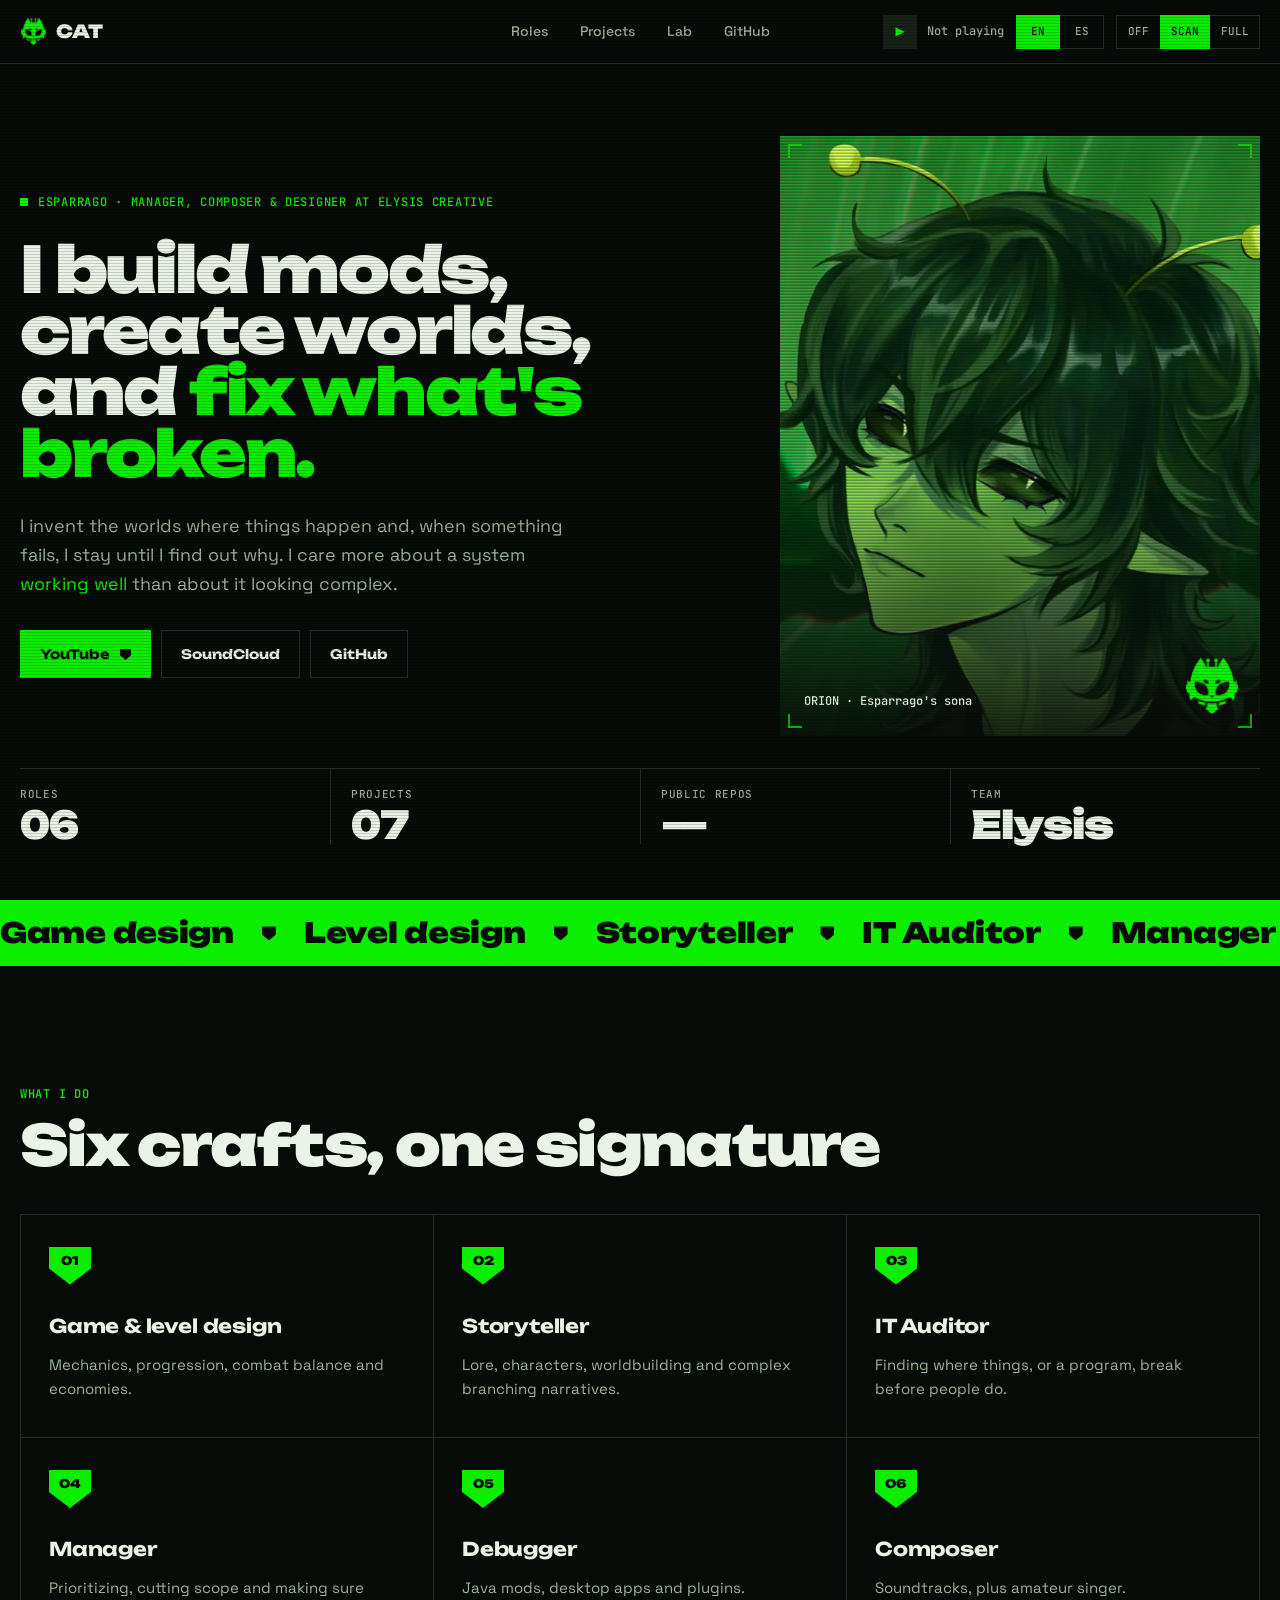
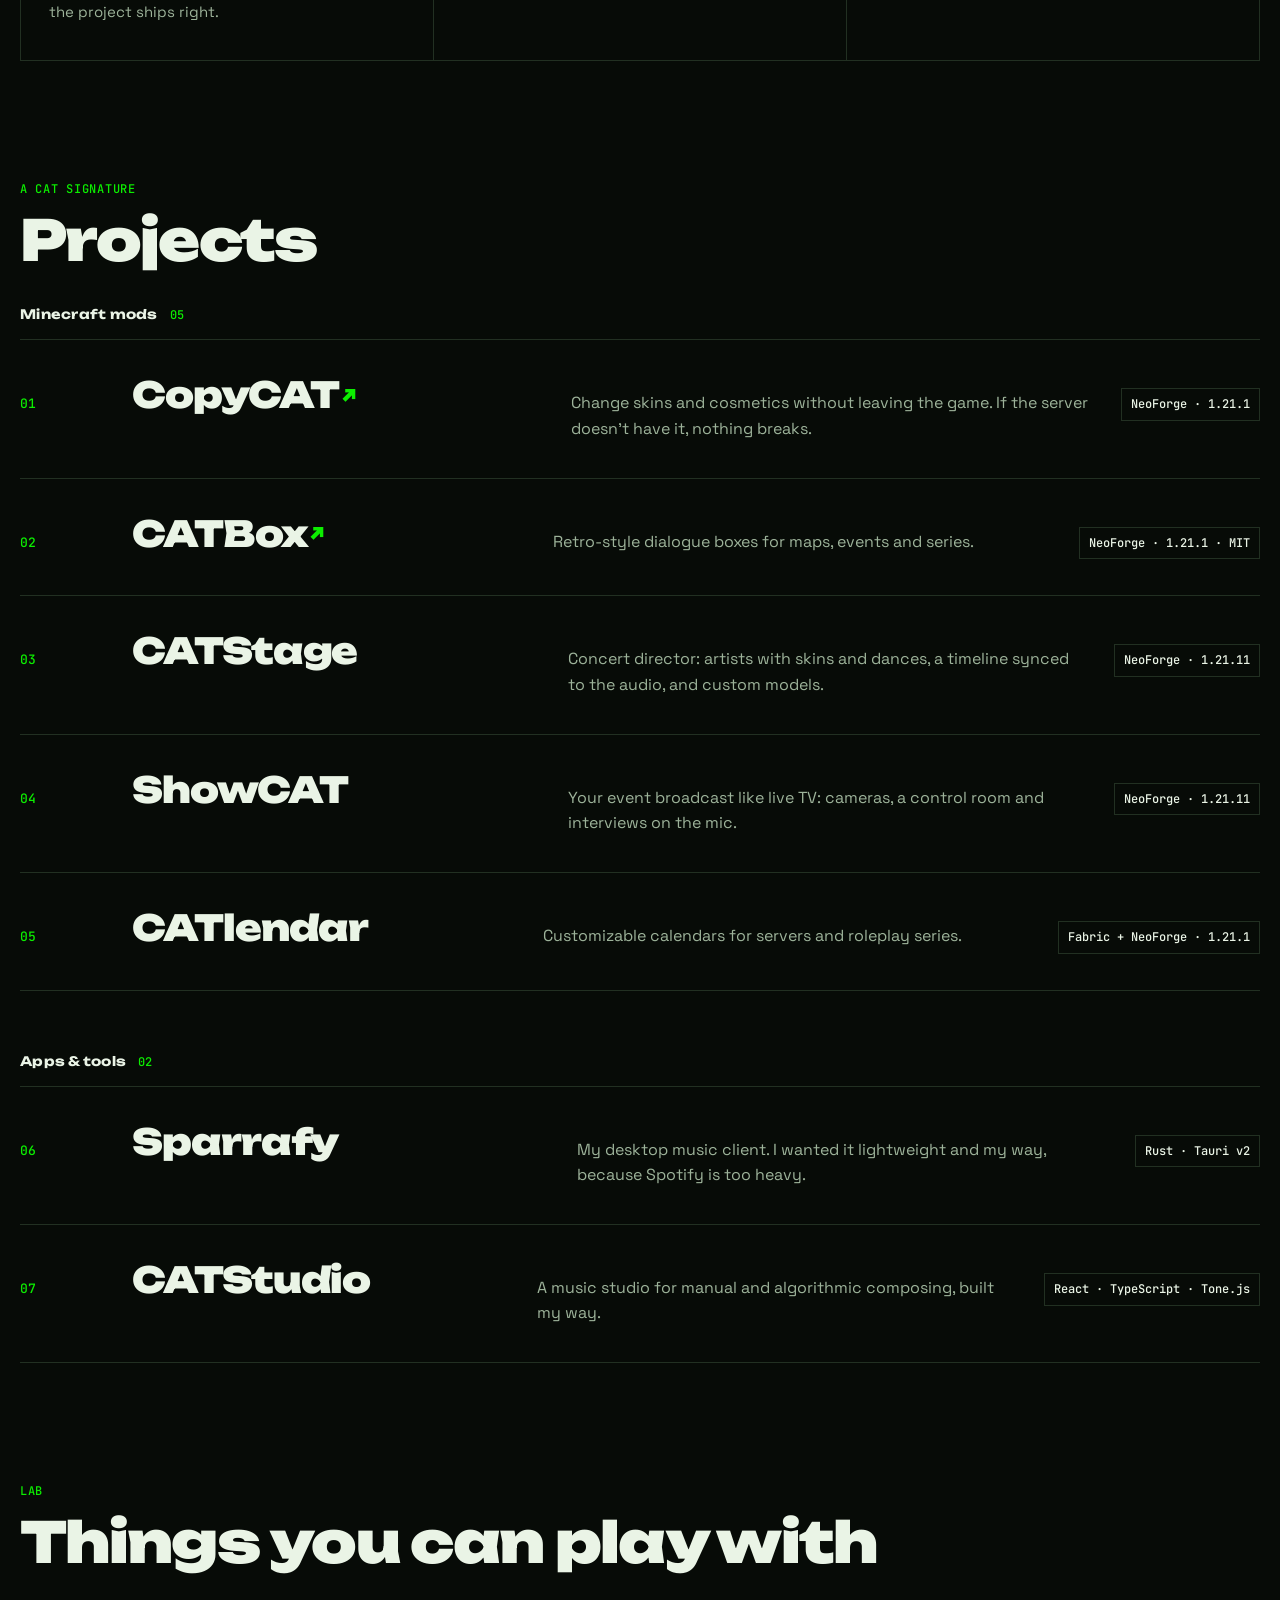
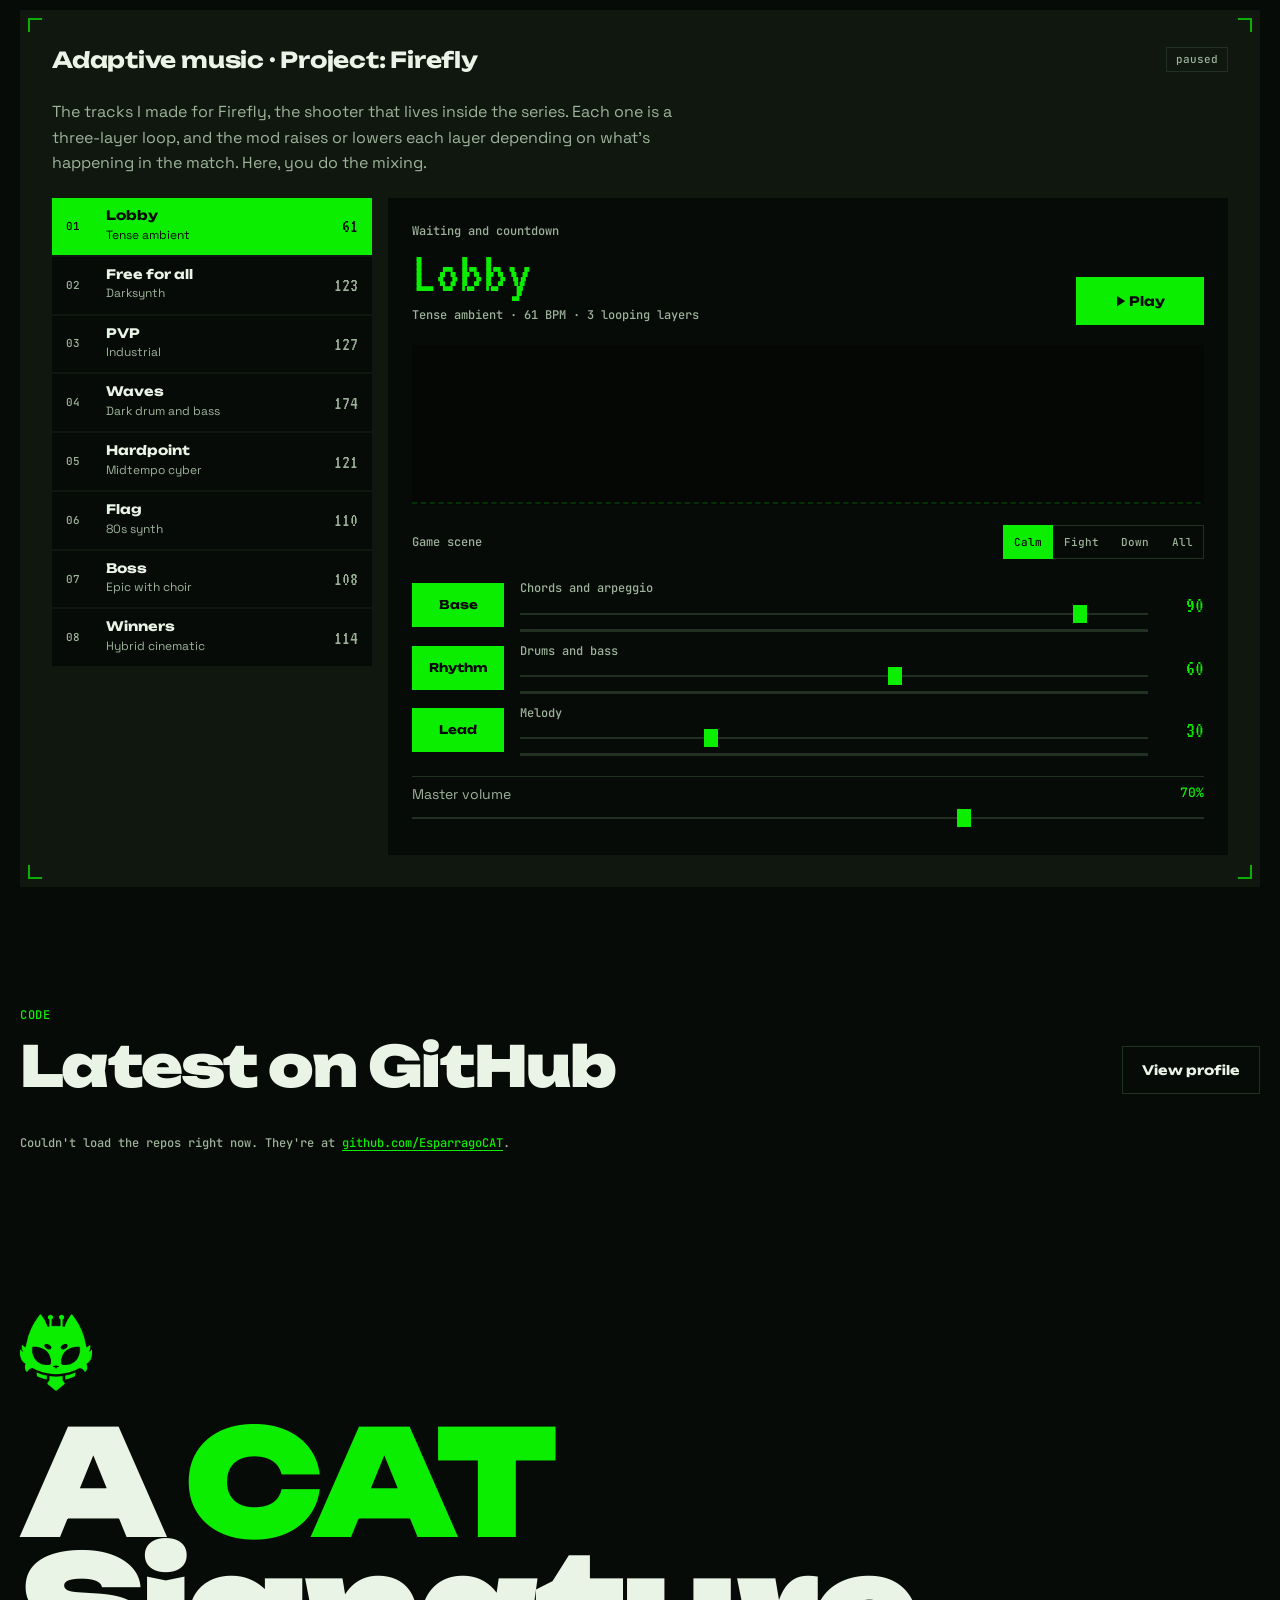
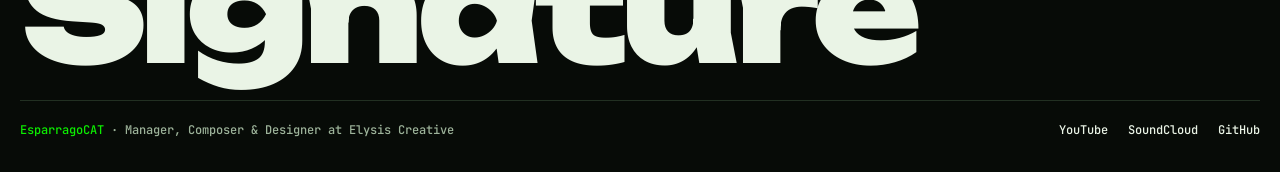
==== commit 4d73a073: "Nuevo titular en inglés" ====
--- a/index.html
+++ b/index.html
@@ -4,10 +4,10 @@
   <meta charset="UTF-8">
   <meta name="viewport" content="width=device-width, initial-scale=1.0, viewport-fit=cover">
   <title>EsparragoCAT</title>
-  <meta name="description" content="Esparrago designs games and mods, and fixes what breaks. A CAT Signature." data-es-content="Esparrago diseña juegos, mods y arregla lo que se rompe. A CAT Signature.">
+  <meta name="description" content="Esparrago builds mods, creates worlds, and fixes what's broken. A CAT Signature." data-es-content="Esparrago diseña juegos, mods y arregla lo que se rompe. A CAT Signature.">
   <meta name="theme-color" content="#070b07">
   <meta property="og:title" content="EsparragoCAT">
-  <meta property="og:description" content="I design games and mods, and fix what breaks. A CAT Signature.">
+  <meta property="og:description" content="I build mods, create worlds, and fix what's broken. A CAT Signature.">
   <meta property="og:image" content="assets/img/portrait-bg.webp">
   <link rel="icon" href="assets/img/favicon.webp" type="image/webp">
 
@@ -56,7 +56,7 @@
     <section class="hero" id="inicio" aria-labelledby="hero-h">
       <div class="hero-txt">
         <p class="eyebrow"><span class="led" aria-hidden="true"></span><span data-es="Esparrago · Manager, Compositor y Diseñador de Elysis Creative">Esparrago · Manager, Composer &amp; Designer at Elysis Creative</span></p>
-        <h1 id="hero-h" data-es="Diseño juegos, mods y &lt;span&gt;arreglo lo que se rompe.&lt;/span&gt;">I design games and mods, and <span>fix what breaks.</span></h1>
+        <h1 id="hero-h" data-es="Diseño juegos, mods y &lt;span&gt;arreglo lo que se rompe.&lt;/span&gt;">I build mods, create worlds, and <span>fix what's broken.</span></h1>
         <p class="lead" data-es="Invento los universos donde pasan las cosas y, cuando algo falla, me quedo hasta encontrar por qué. Me importa más que un sistema &lt;em&gt;funcione bien&lt;/em&gt; a que se vea complejo.">I invent the worlds where things happen and, when something fails, I stay until I find out why. I care more about a system <em>working well</em> than about it looking complex.</p>
         <ul class="acciones">
           <li><a class="btn primario" href="https://www.youtube.com/@Esparragoh" rel="me">YouTube<svg viewBox="0 0 14 14" aria-hidden="true"><path d="M0 0H14V8L7 14 0 8Z"/></svg></a></li>
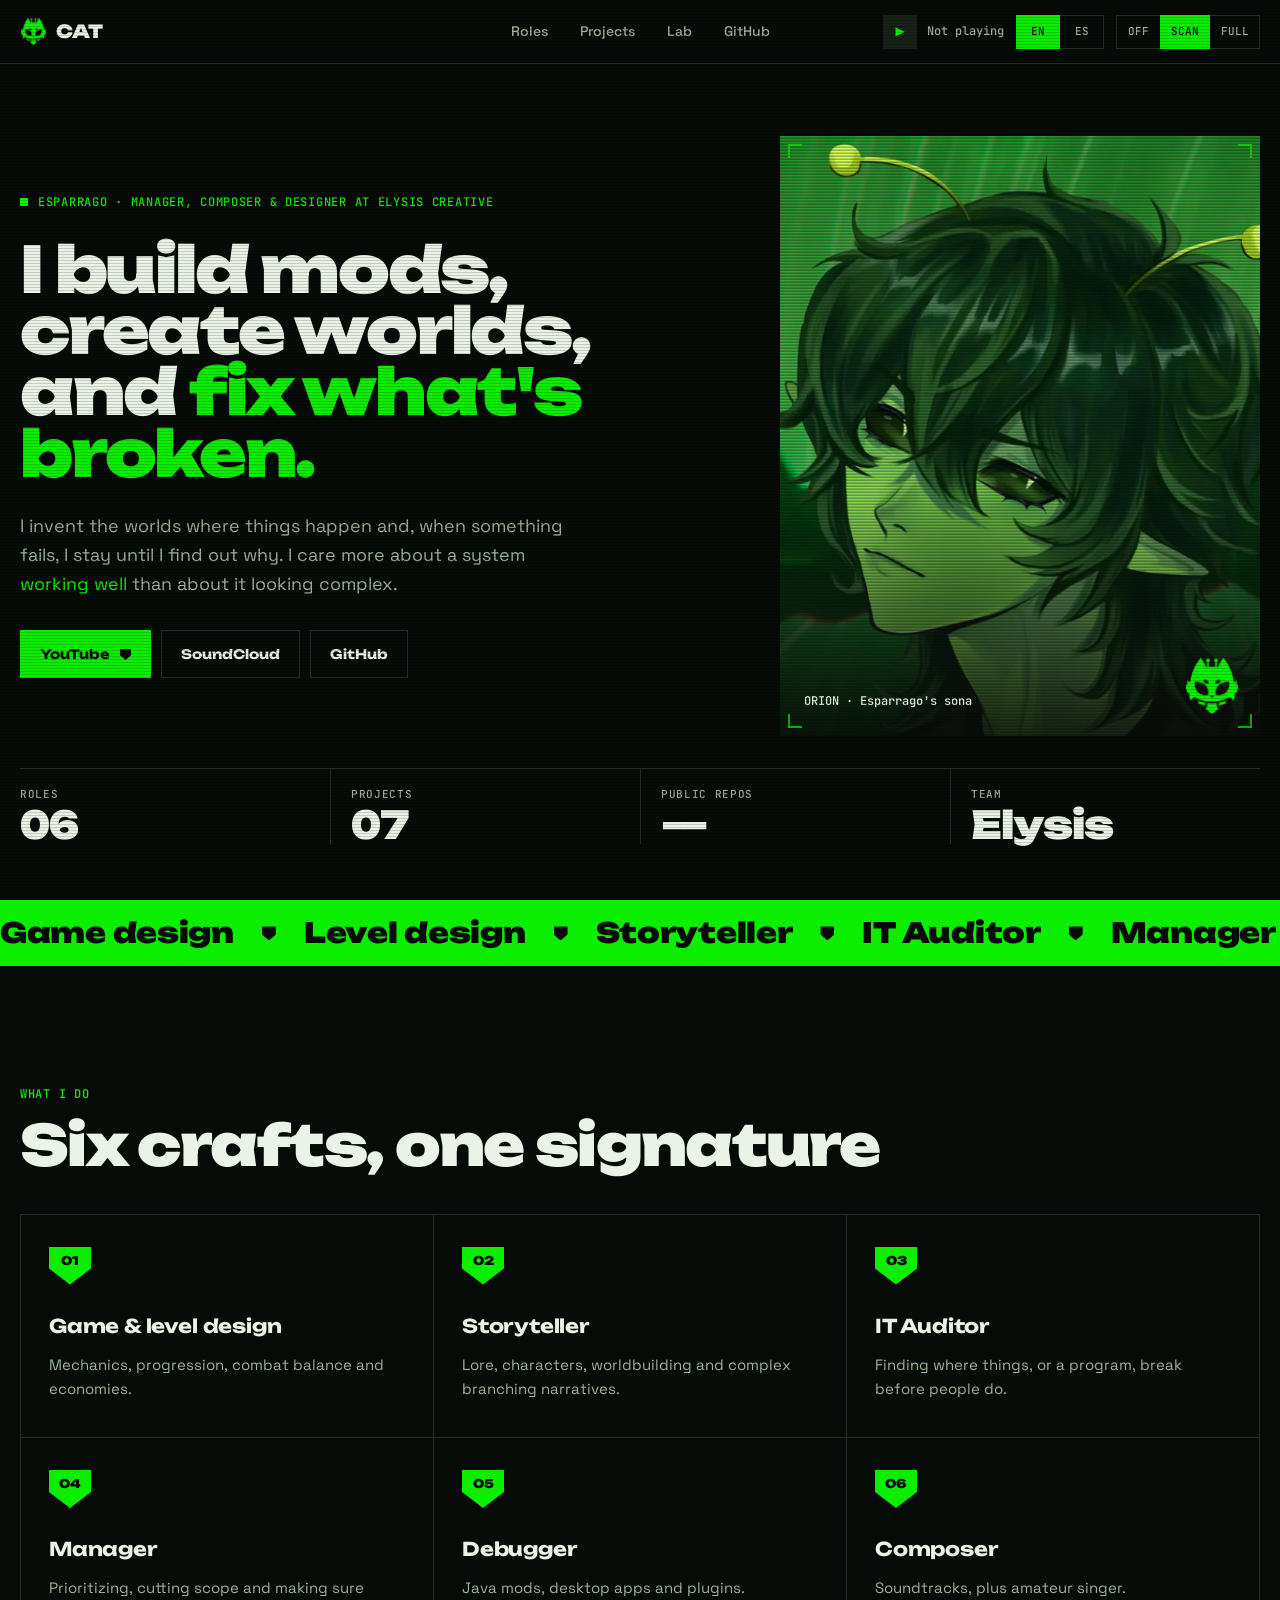
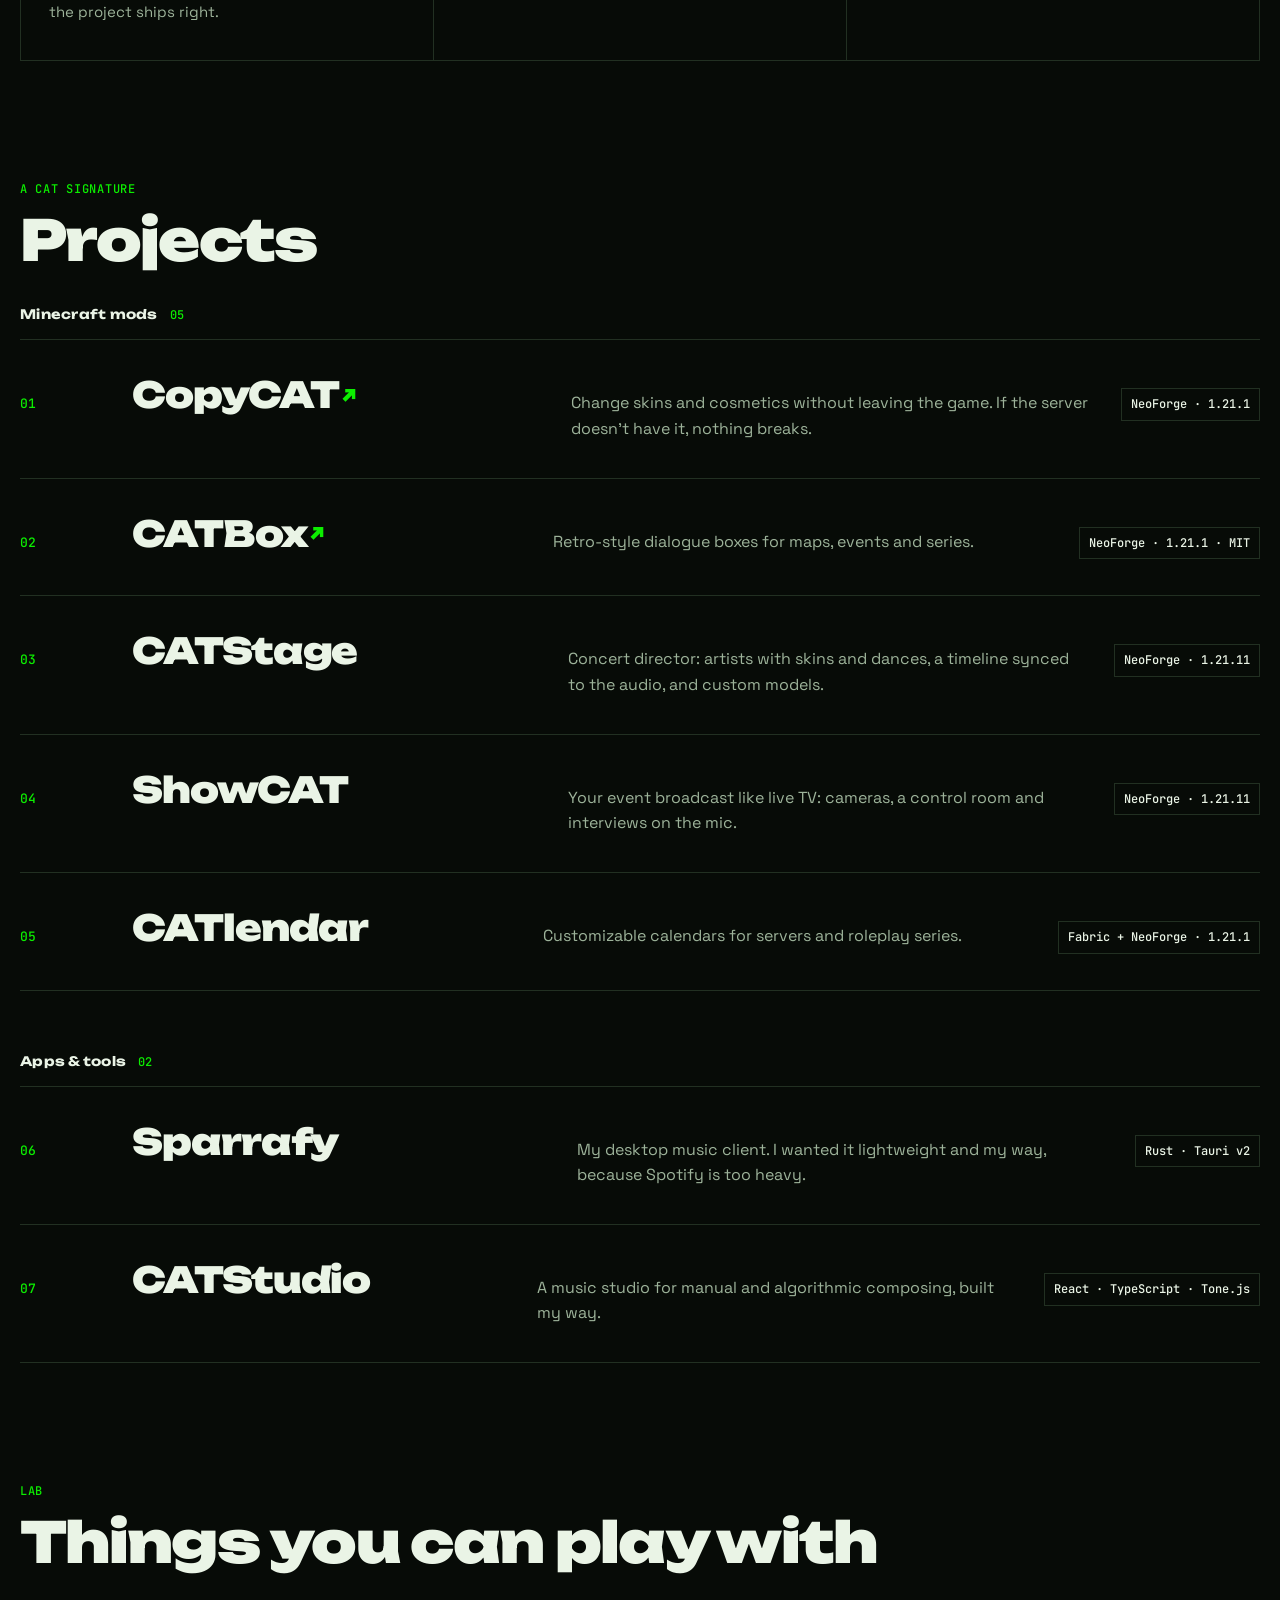
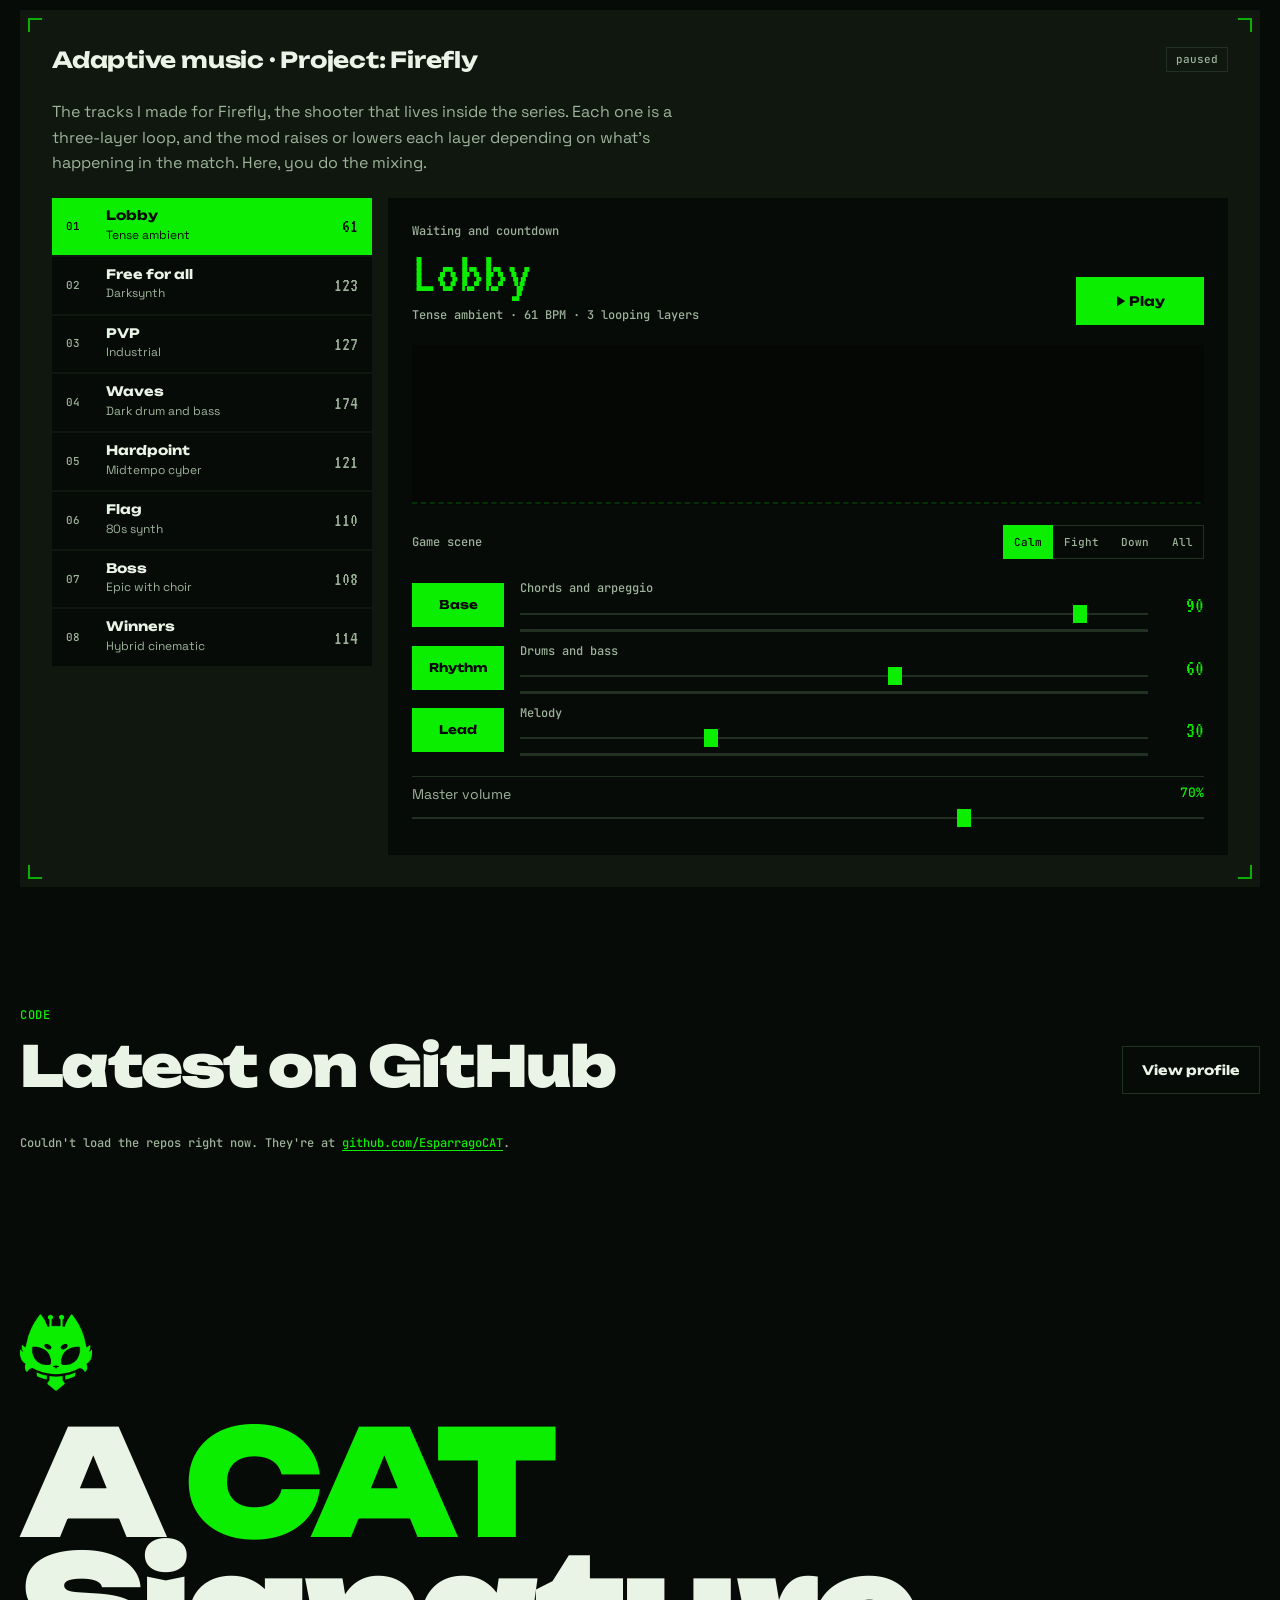
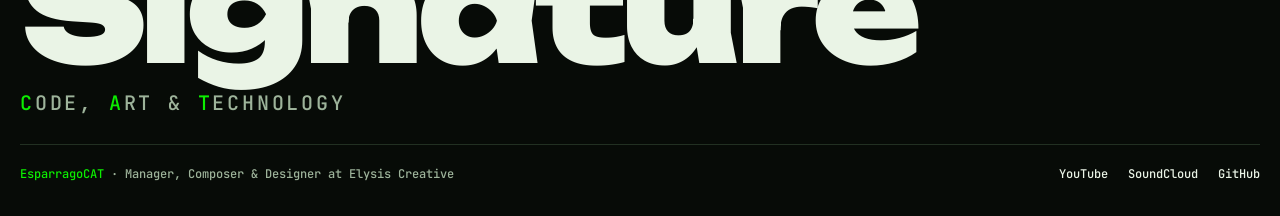
==== commit 7ff9c597: "CAT: Code, Art & Technology en el pie y en la tarjeta de previsualización" ====
--- a/index.html
+++ b/index.html
@@ -4,17 +4,31 @@
   <meta charset="UTF-8">
   <meta name="viewport" content="width=device-width, initial-scale=1.0, viewport-fit=cover">
   <title>EsparragoCAT</title>
-  <meta name="description" content="Esparrago builds mods, creates worlds, and fixes what's broken. A CAT Signature." data-es-content="Esparrago diseña juegos, mods y arregla lo que se rompe. A CAT Signature.">
+  <meta name="description" content="Esparrago builds mods, creates worlds, and fixes what's broken. A CAT Signature." data-es-content="Esparrago hace mods, crea mundos y arregla lo que se rompe. A CAT Signature.">
   <meta name="theme-color" content="#070b07">
   <meta property="og:title" content="EsparragoCAT">
   <meta property="og:description" content="I build mods, create worlds, and fix what's broken. A CAT Signature.">
-  <meta property="og:image" content="assets/img/portrait-bg.webp">
-  <link rel="icon" href="assets/img/favicon.webp" type="image/webp">
+  <meta property="og:type" content="website">
+  <meta property="og:url" content="https://esparragocat.github.io/Portafolio/">
+  <meta property="og:site_name" content="EsparragoCAT">
+  <meta property="og:image" content="https://esparragocat.github.io/Portafolio/assets/img/og.jpg">
+  <meta property="og:image:type" content="image/jpeg">
+  <meta property="og:image:width" content="1200">
+  <meta property="og:image:height" content="630">
+  <meta property="og:image:alt" content="EsparragoCAT: I build mods, create worlds, and fix what's broken. Next to it, Orion in green.">
+  <meta name="twitter:card" content="summary_large_image">
+  <meta name="twitter:title" content="EsparragoCAT">
+  <meta name="twitter:description" content="I build mods, create worlds, and fix what's broken. A CAT Signature.">
+  <meta name="twitter:image" content="https://esparragocat.github.io/Portafolio/assets/img/og.jpg">
+  <link rel="icon" href="assets/img/favicon.ico" sizes="48x48">
+  <link rel="icon" href="assets/img/favicon-64.png" type="image/png" sizes="64x64">
+  <link rel="apple-touch-icon" href="assets/img/apple-touch-icon.png">
+  <link rel="manifest" href="site.webmanifest">
 
   <link rel="preconnect" href="https://fonts.googleapis.com">
   <link rel="preconnect" href="https://fonts.gstatic.com" crossorigin>
   <link href="https://fonts.googleapis.com/css2?family=Unbounded:wght@500;700;900&family=Space+Grotesk:wght@400;500;600&family=JetBrains+Mono:wght@500&family=VT323&display=swap" rel="stylesheet">
-  <link rel="stylesheet" href="css/site.css?v=2">
+  <link rel="stylesheet" href="css/site.css?v=3">
   <script>
     document.documentElement.classList.add('js');
     try { var m = localStorage.getItem('crt'); if (m) document.documentElement.className = document.documentElement.className.replace('crt-scan', 'crt-' + m); } catch (e) {}
@@ -56,7 +70,7 @@
     <section class="hero" id="inicio" aria-labelledby="hero-h">
       <div class="hero-txt">
         <p class="eyebrow"><span class="led" aria-hidden="true"></span><span data-es="Esparrago · Manager, Compositor y Diseñador de Elysis Creative">Esparrago · Manager, Composer &amp; Designer at Elysis Creative</span></p>
-        <h1 id="hero-h" data-es="Diseño juegos, mods y &lt;span&gt;arreglo lo que se rompe.&lt;/span&gt;">I build mods, create worlds, and <span>fix what's broken.</span></h1>
+        <h1 id="hero-h" data-es="Hago mods, creo mundos y &lt;span&gt;arreglo lo que se rompe.&lt;/span&gt;">I build mods, create worlds, and <span>fix what's broken.</span></h1>
         <p class="lead" data-es="Invento los universos donde pasan las cosas y, cuando algo falla, me quedo hasta encontrar por qué. Me importa más que un sistema &lt;em&gt;funcione bien&lt;/em&gt; a que se vea complejo.">I invent the worlds where things happen and, when something fails, I stay until I find out why. I care more about a system <em>working well</em> than about it looking complex.</p>
         <ul class="acciones">
           <li><a class="btn primario" href="https://www.youtube.com/@Esparragoh" rel="me">YouTube<svg viewBox="0 0 14 14" aria-hidden="true"><path d="M0 0H14V8L7 14 0 8Z"/></svg></a></li>
@@ -224,14 +238,15 @@
 
   <footer class="pie">
     <span class="cat" aria-hidden="true"></span>
-    <p class="firma">A <span>CAT</span> Signature</p>
+    <p class="firma">A <abbr title="Code, Art &amp; Technology"><span>CAT</span></abbr> Signature</p>
+    <p class="sigla"><b>C</b>ode, <b>A</b>rt &amp; <b>T</b>echnology</p>
     <div class="pie-barra">
       <span><b>EsparragoCAT</b> · <span data-es="Manager, Compositor y Diseñador de Elysis Creative">Manager, Composer &amp; Designer at Elysis Creative</span></span>
       <span class="pie-links"><a href="https://www.youtube.com/@Esparragoh">YouTube</a><a href="https://soundcloud.com/esparragocat">SoundCloud</a><a href="https://github.com/EsparragoCAT">GitHub</a></span>
     </div>
   </footer>
 
-  <script src="js/site.js?v=2" defer></script>
-  <script src="js/audio.js?v=2" defer></script>
+  <script src="js/site.js?v=3" defer></script>
+  <script src="js/audio.js?v=3" defer></script>
 </body>
 </html>
--- a/css/site.css
+++ b/css/site.css
@@ -263,6 +263,9 @@
 .pie .cat { width: 72px; }
 .firma { font: 900 clamp(48px, 11.5vw, 176px)/.86 var(--display); letter-spacing: -.045em; color: var(--hueso); }
 .firma span { color: var(--verde); }
+.firma abbr { text-decoration: none; }
+.sigla { margin-top: -10px; font: 500 clamp(14px, 1.6vw, 20px)/1.3 var(--mono); letter-spacing: .14em; text-transform: uppercase; color: var(--liquen); }
+.sigla b { color: var(--verde); font-weight: 500; }
 .pie-barra { display: flex; flex-wrap: wrap; justify-content: space-between; gap: 12px 24px; padding-top: 20px; border-top: 1px solid var(--linea); font: 500 12px/1.6 var(--mono); color: var(--liquen); }
 .pie-barra b { font-weight: 500; color: var(--verde); }
 .pie-links { display: flex; gap: 20px; }
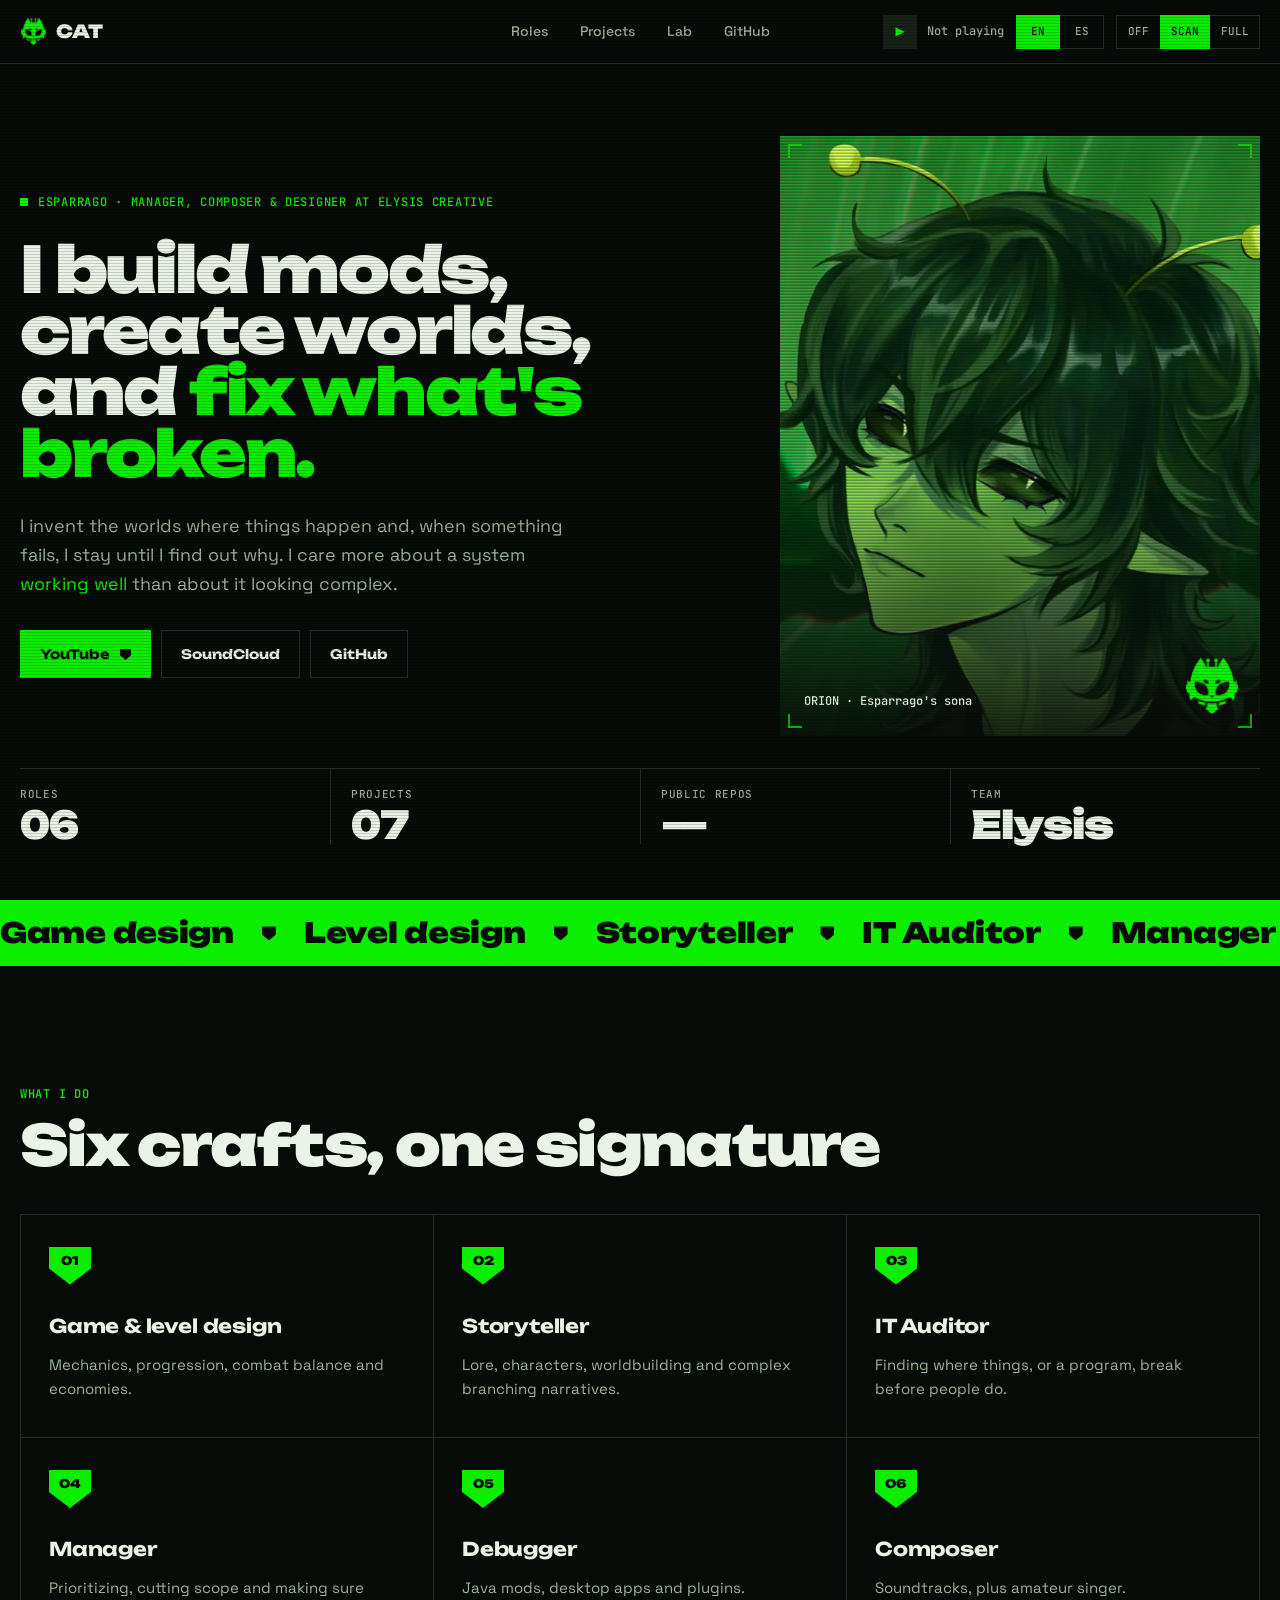
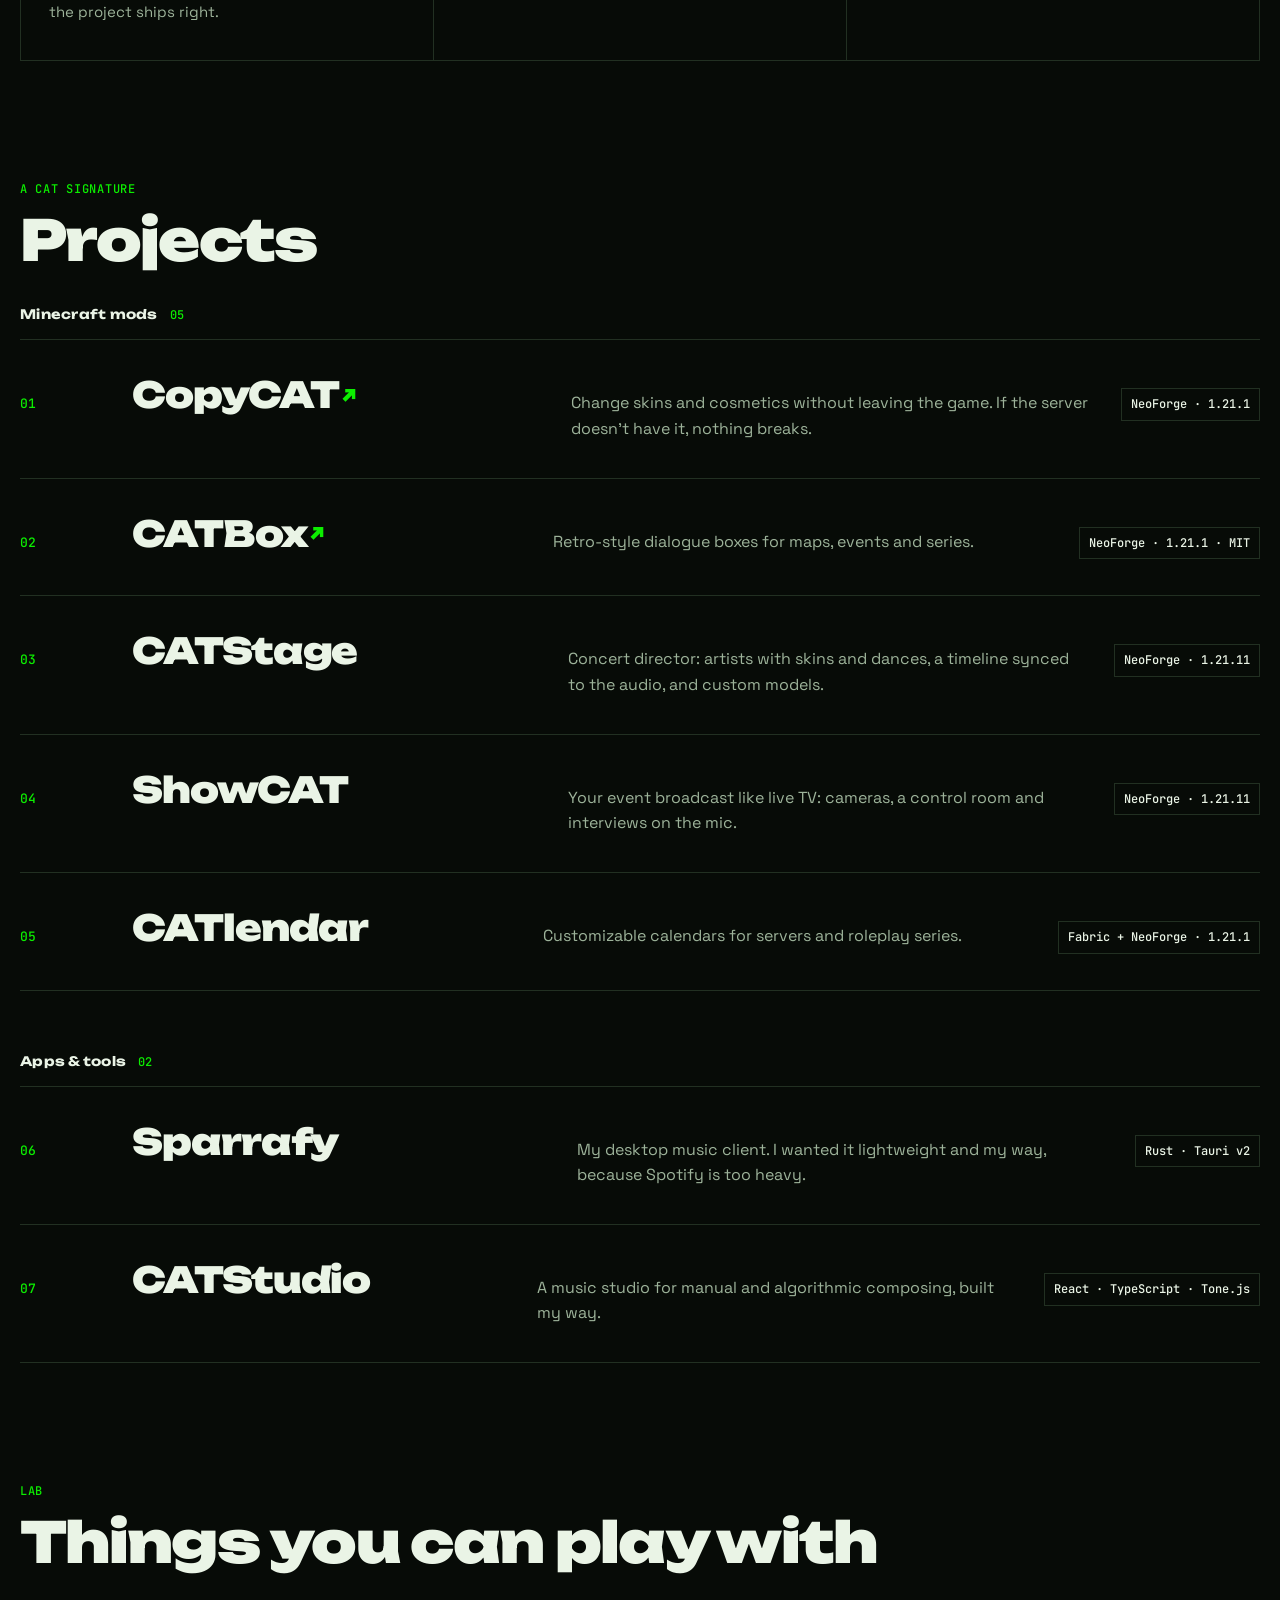
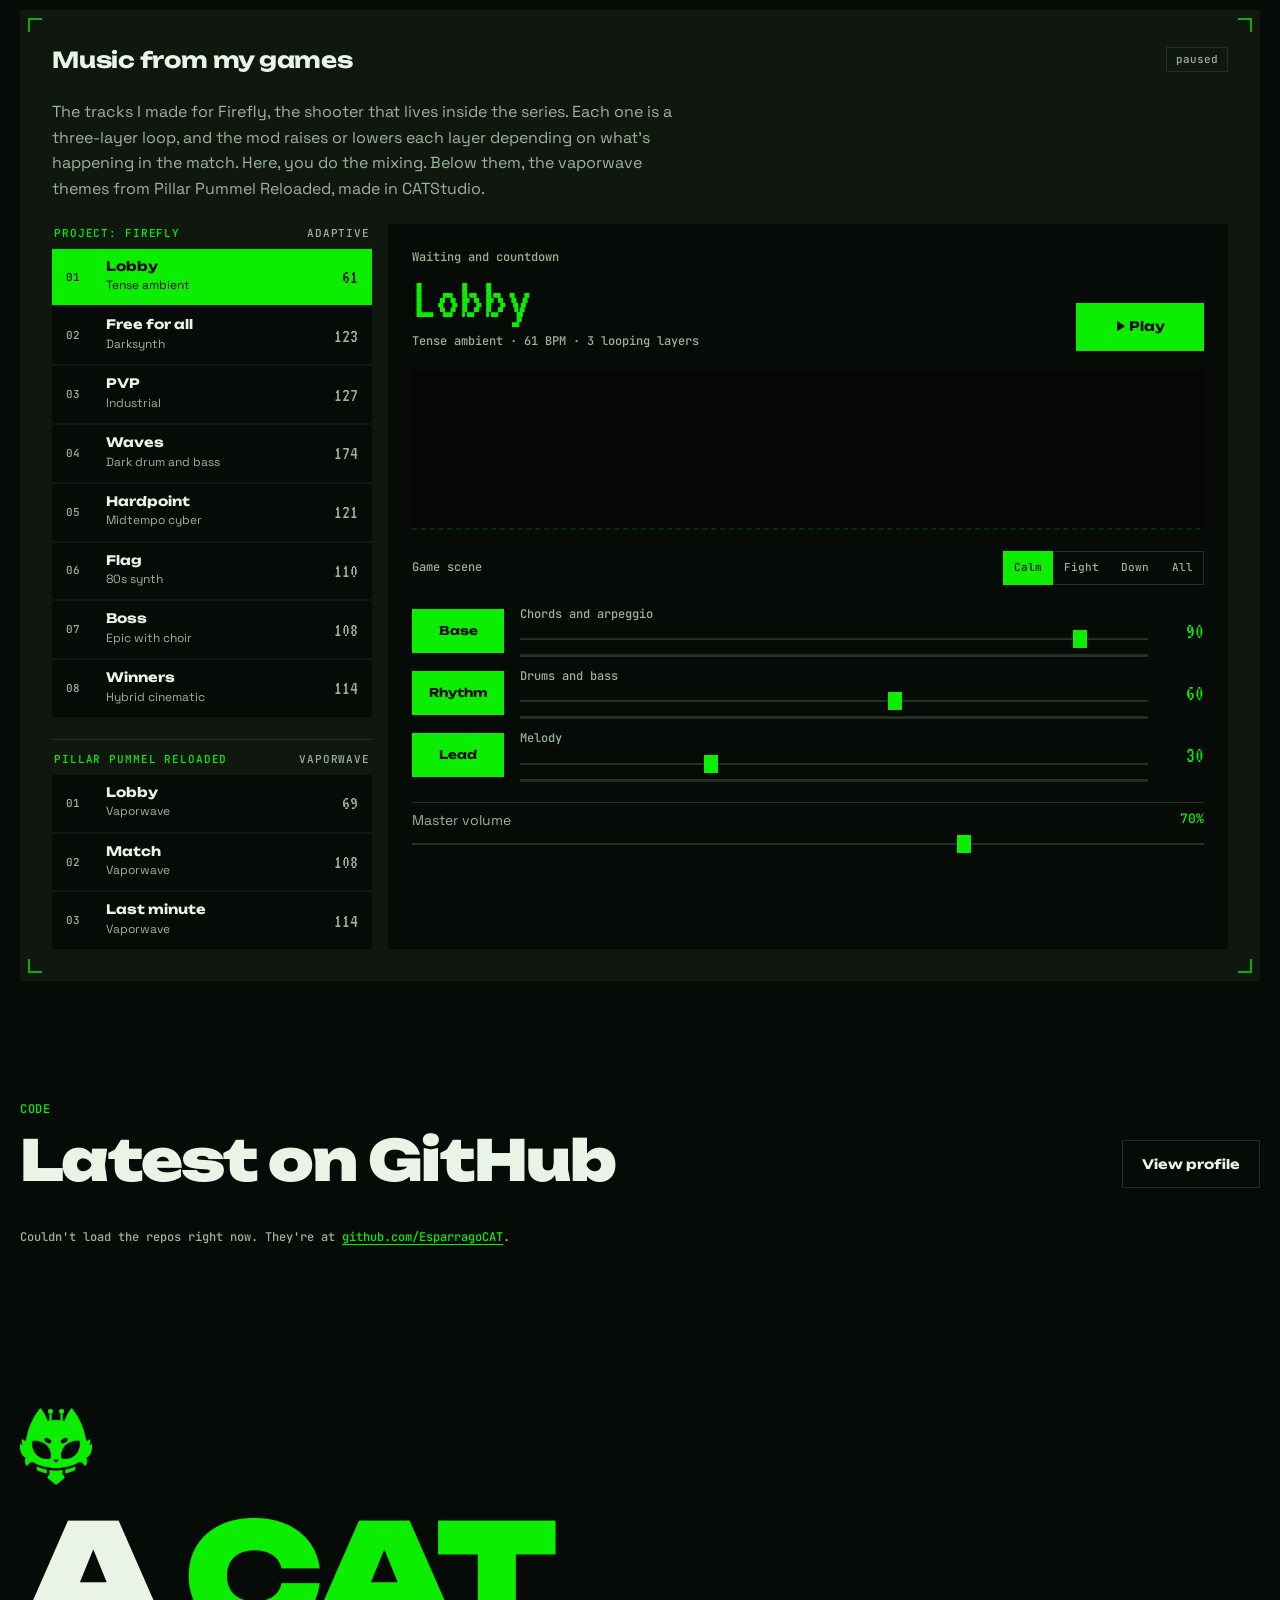
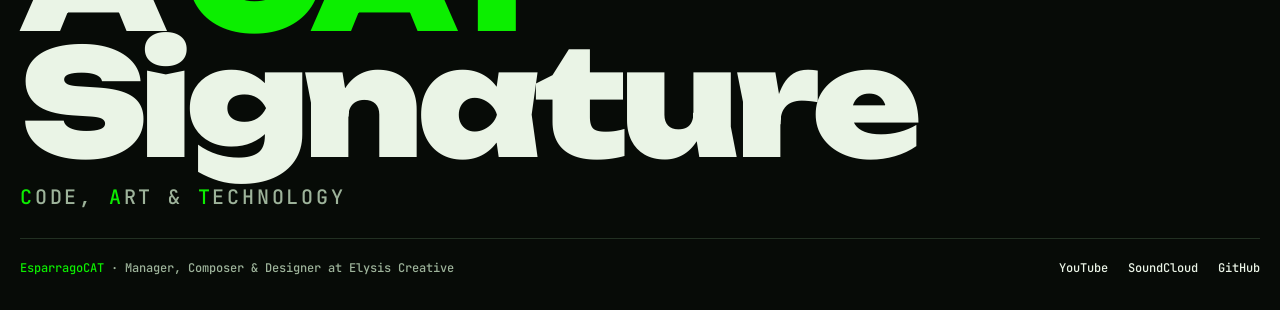
==== commit 8606c1a3: "Temas vaporwave de Pillar Pummel Reloaded en el reproductor" ====
--- a/index.html
+++ b/index.html
@@ -28,7 +28,7 @@
   <link rel="preconnect" href="https://fonts.googleapis.com">
   <link rel="preconnect" href="https://fonts.gstatic.com" crossorigin>
   <link href="https://fonts.googleapis.com/css2?family=Unbounded:wght@500;700;900&family=Space+Grotesk:wght@400;500;600&family=JetBrains+Mono:wght@500&family=VT323&display=swap" rel="stylesheet">
-  <link rel="stylesheet" href="css/site.css?v=3">
+  <link rel="stylesheet" href="css/site.css?v=4">
   <script>
     document.documentElement.classList.add('js');
     try { var m = localStorage.getItem('crt'); if (m) document.documentElement.className = document.documentElement.className.replace('crt-scan', 'crt-' + m); } catch (e) {}
@@ -186,13 +186,18 @@
         <!-- música adaptativa -->
         <article class="caja caja-musica" id="musica" aria-labelledby="ost-h">
           <div class="caja-cab">
-            <h3 id="ost-h" data-es="Música adaptativa · Project: Firefly">Adaptive music · Project: Firefly</h3>
+            <h3 id="ost-h" data-es="Música de mis juegos">Music from my games</h3>
             <span class="chip" id="ost-tag">paused</span>
           </div>
-          <p class="desc" data-es="Los temas que hice para Firefly, el shooter que vive dentro de la serie. Cada uno es un loop en tres capas y el mod sube o baja cada capa según lo que pasa en la partida. Acá la mezcla la hacés vos.">The tracks I made for Firefly, the shooter that lives inside the series. Each one is a three-layer loop, and the mod raises or lowers each layer depending on what's happening in the match. Here, you do the mixing.</p>
+          <p class="desc" data-es="Los temas que hice para Firefly, el shooter que vive dentro de la serie. Cada uno es un loop en tres capas y el mod sube o baja cada capa según lo que pasa en la partida. Acá la mezcla la hacés vos. Abajo, los temas vaporwave de Pillar Pummel Reloaded, hechos en CATStudio.">The tracks I made for Firefly, the shooter that lives inside the series. Each one is a three-layer loop, and the mod raises or lowers each layer depending on what's happening in the match. Here, you do the mixing. Below them, the vaporwave themes from Pillar Pummel Reloaded, made in CATStudio.</p>
 
           <div class="mezcla">
-            <ol class="temas" id="ost-temas" aria-label="Tracks" data-es-aria-label="Temas"></ol>
+            <div class="listas">
+              <p class="temas-grupo" id="ff-g">Project: Firefly <span data-es="adaptativa">adaptive</span></p>
+              <ol class="temas" id="ost-temas" aria-labelledby="ff-g"></ol>
+              <p class="temas-grupo" id="pp-g">Pillar Pummel Reloaded <span>vaporwave</span></p>
+              <ol class="temas" id="pp-temas" aria-labelledby="pp-g"></ol>
+            </div>
 
             <div class="consola">
               <div class="ahora-suena">
@@ -246,7 +251,7 @@
     </div>
   </footer>
 
-  <script src="js/site.js?v=3" defer></script>
-  <script src="js/audio.js?v=3" defer></script>
+  <script src="js/site.js?v=4" defer></script>
+  <script src="js/audio.js?v=4" defer></script>
 </body>
 </html>
--- a/css/site.css
+++ b/css/site.css
@@ -239,6 +239,11 @@
 .capa-mute:focus-visible { outline: 2px solid var(--verde); outline-offset: 2px; }
 .capa.apagada .capa-mute { background: transparent; color: var(--liquen); box-shadow: inset 0 0 0 1px var(--linea); }
 .capa.apagada .capa-ctl { opacity: .45; }
+.listas { display: grid; gap: 10px; align-content: start; min-width: 0; }
+.temas-grupo { display: flex; justify-content: space-between; gap: 8px; font: 500 11px/1 var(--mono); letter-spacing: .08em; text-transform: uppercase; color: var(--verde); padding: 4px 2px 0; }
+.temas-grupo span { color: var(--liquen); }
+.temas-grupo:not(:first-child) { margin-top: 12px; padding-top: 14px; border-top: 1px solid var(--linea); }
+.sin-capas .escenas, .sin-capas .capas { opacity: .32; pointer-events: none; transition: opacity .2s; }
 .capa-ctl { display: grid; gap: 2px; min-width: 0; }
 .capa-meter { height: 3px; background: var(--linea); overflow: hidden; }
 .capa-meter i { display: block; height: 100%; background: var(--verde); transform-origin: left; transform: scaleX(0); transition: transform .08s linear; }
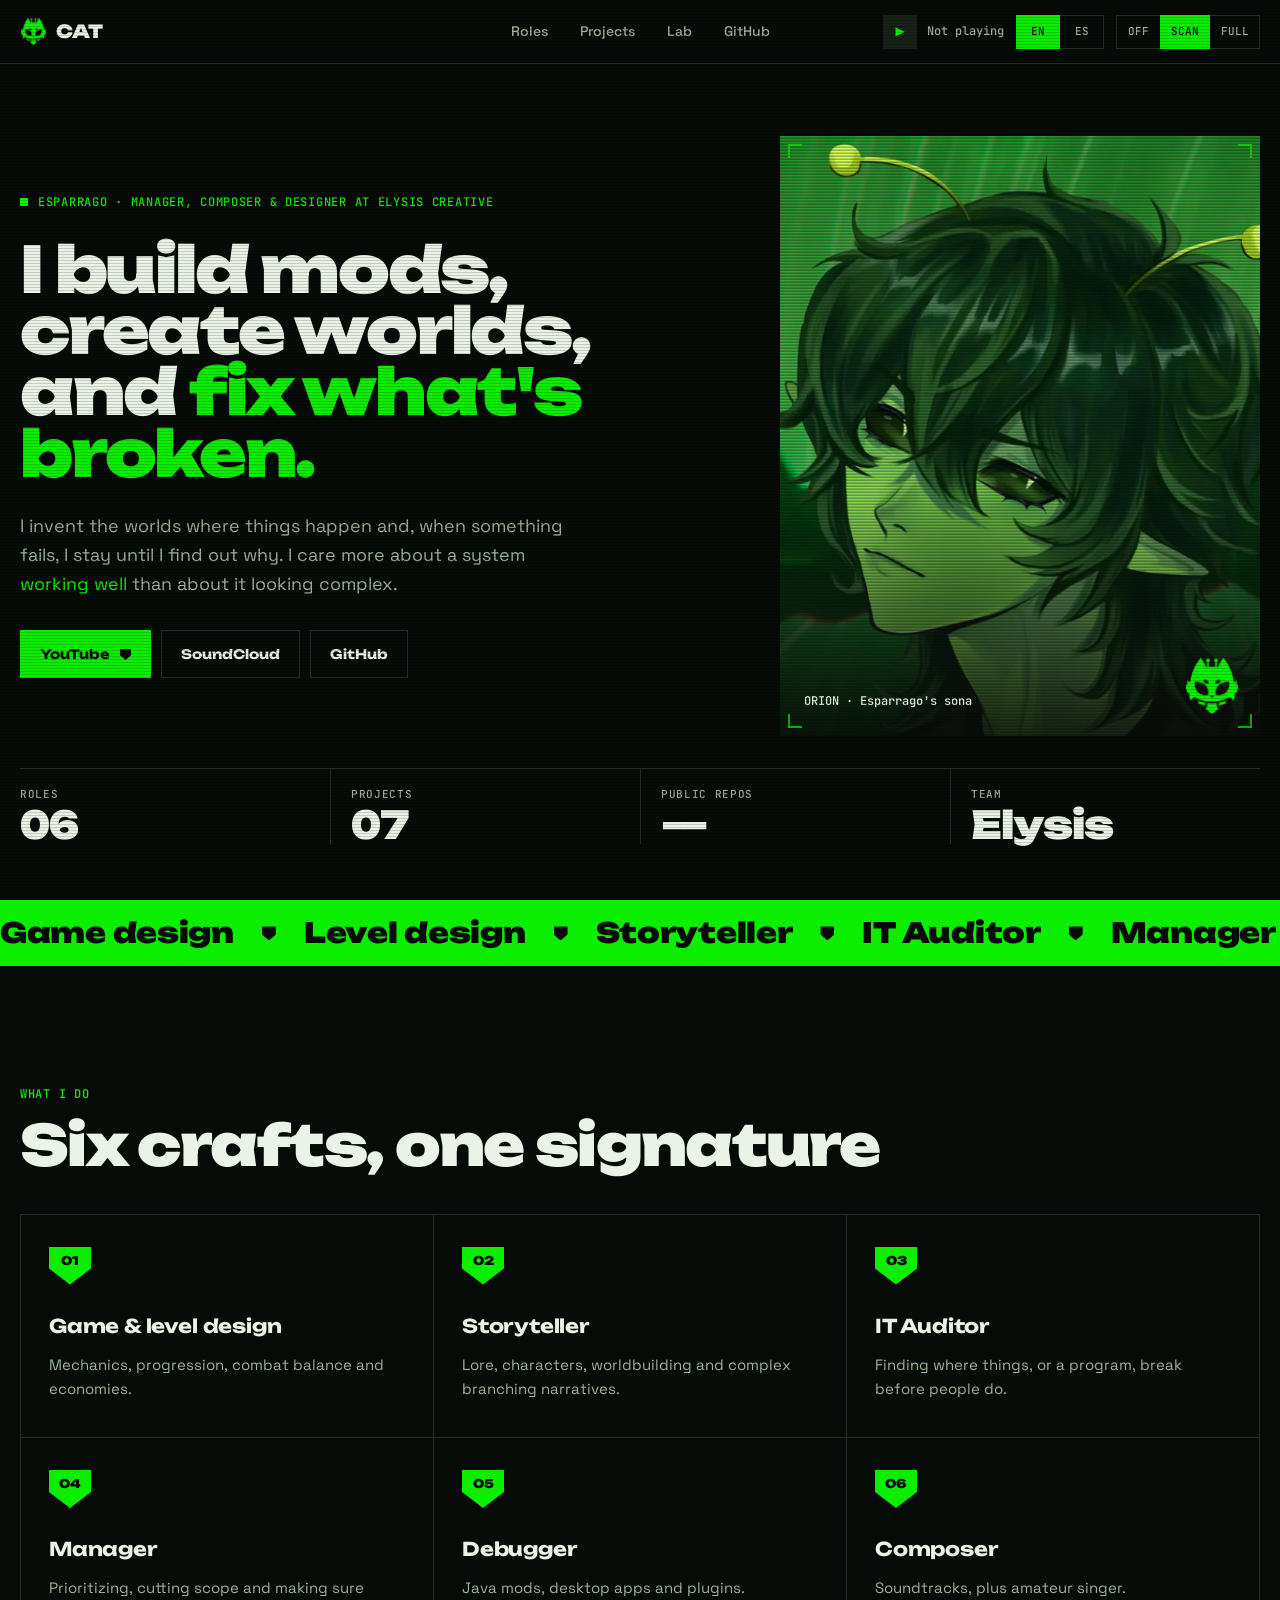
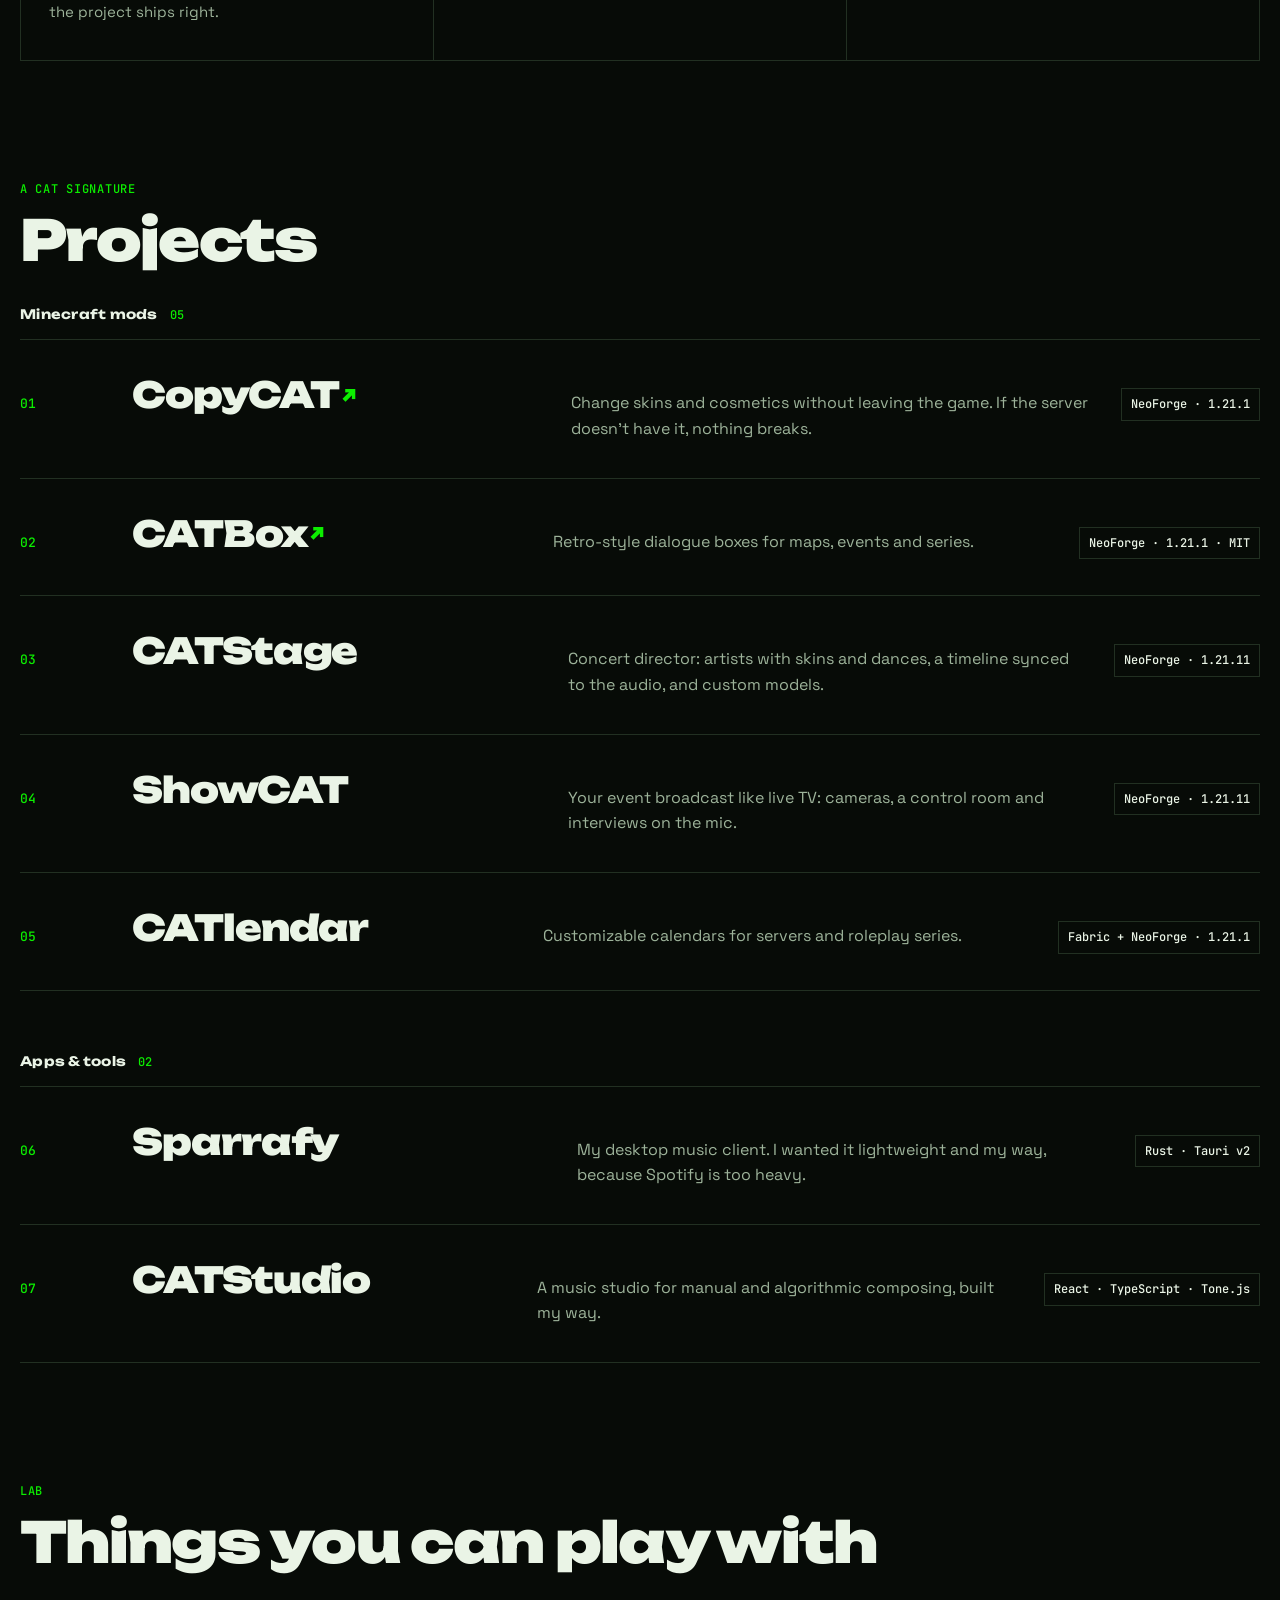
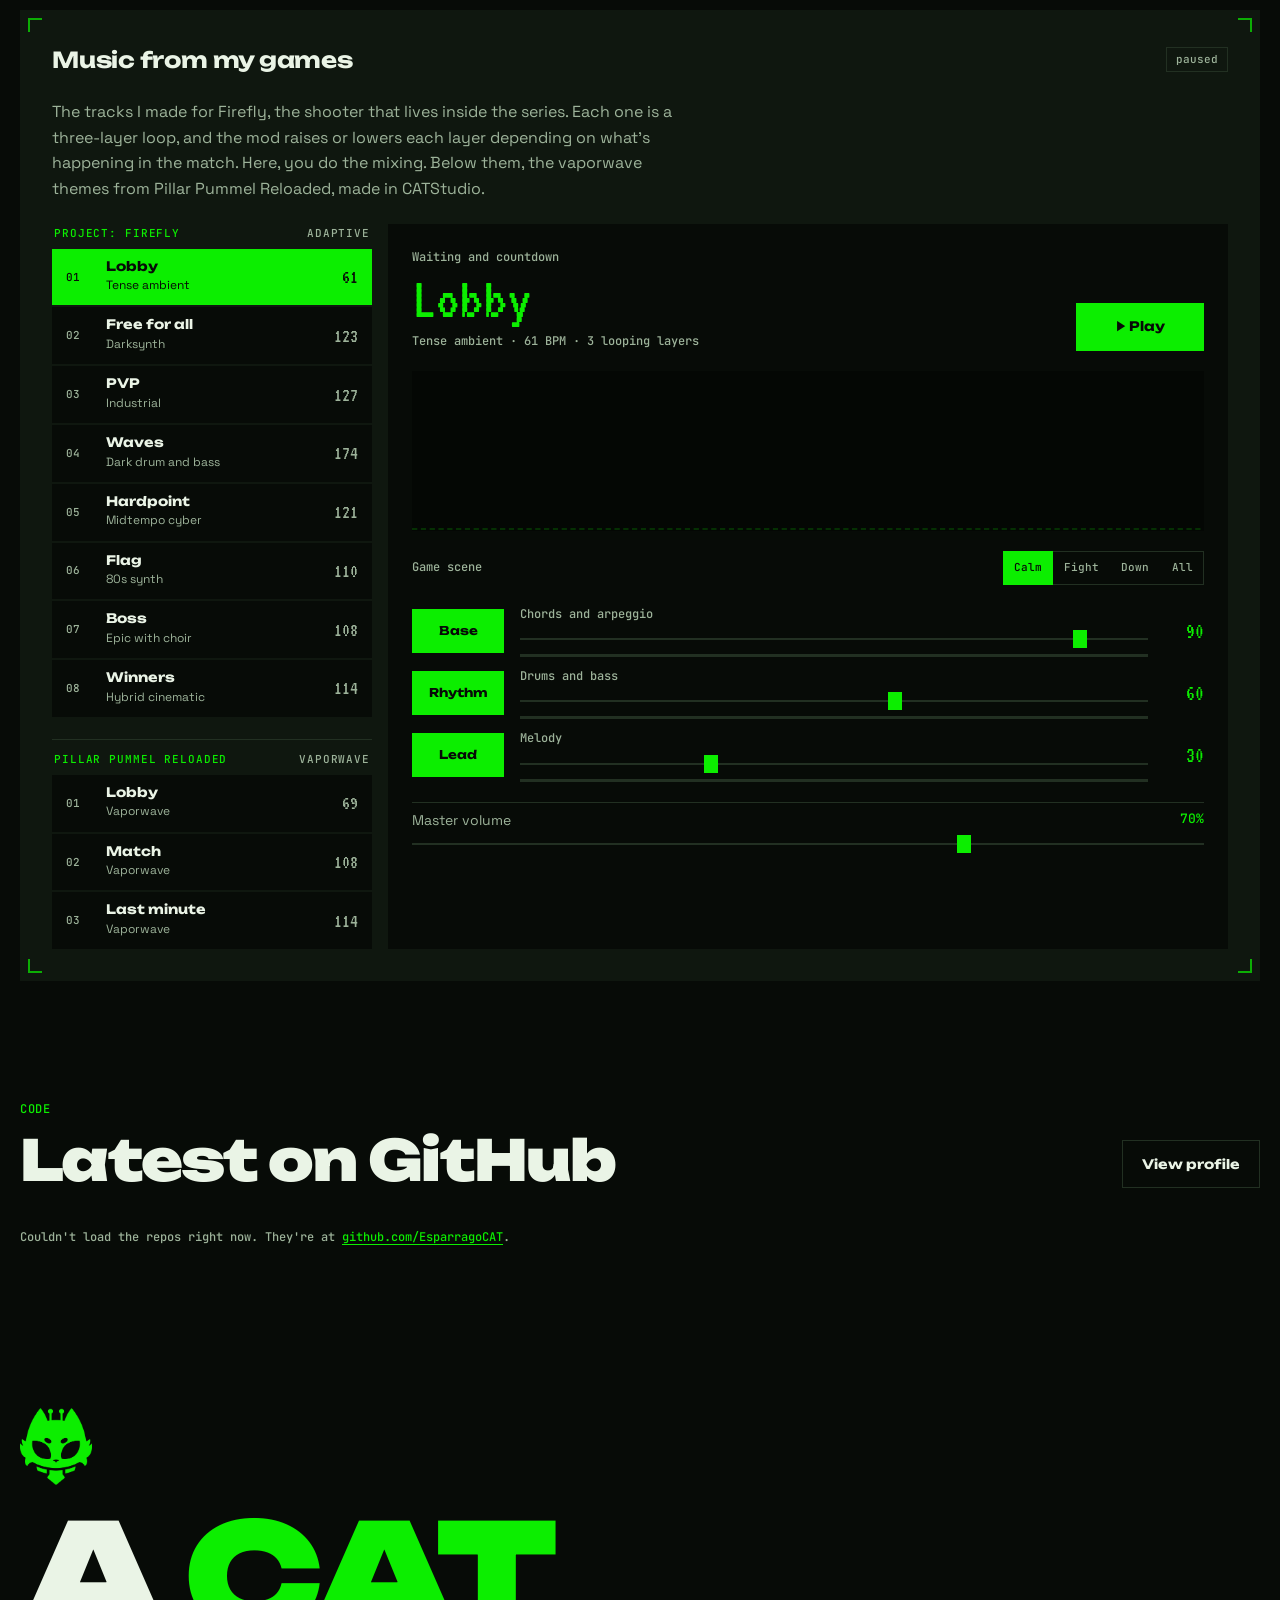
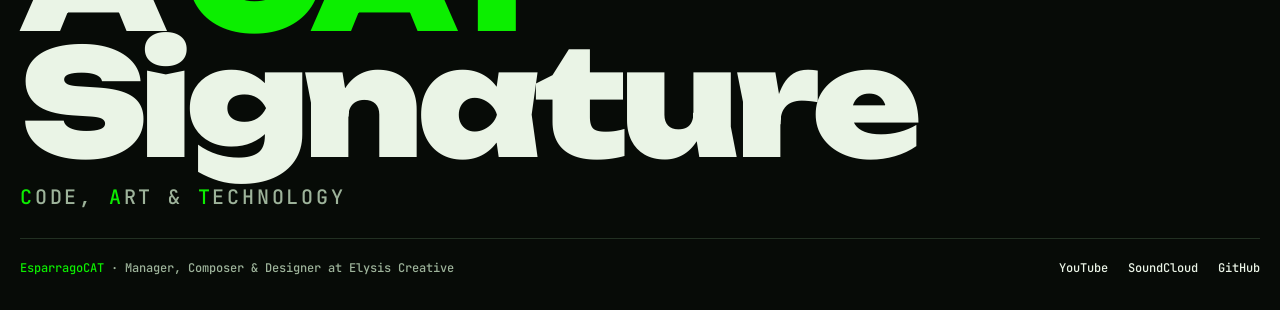
==== commit d73e121e: "Intro de encendido CRT al entrar al portafolio" ====
--- a/index.html
+++ b/index.html
@@ -28,14 +28,28 @@
   <link rel="preconnect" href="https://fonts.googleapis.com">
   <link rel="preconnect" href="https://fonts.gstatic.com" crossorigin>
   <link href="https://fonts.googleapis.com/css2?family=Unbounded:wght@500;700;900&family=Space+Grotesk:wght@400;500;600&family=JetBrains+Mono:wght@500&family=VT323&display=swap" rel="stylesheet">
-  <link rel="stylesheet" href="css/site.css?v=4">
+  <link rel="stylesheet" href="css/site.css?v=5">
   <script>
     document.documentElement.classList.add('js');
     try { var m = localStorage.getItem('crt'); if (m) document.documentElement.className = document.documentElement.className.replace('crt-scan', 'crt-' + m); } catch (e) {}
     try { if (localStorage.getItem('lang') === 'es') document.documentElement.lang = 'es'; } catch (e) {}
+    // intro: una vez por visita y nunca con movimiento reducido
+    try { if (!sessionStorage.getItem('intro') && !matchMedia('(prefers-reduced-motion: reduce)').matches) { document.documentElement.classList.add('intro'); setTimeout(function () { document.documentElement.classList.remove('intro'); }, 6000); } } catch (e) {}
   </script>
 </head>
 <body>
+  <div id="intro">
+    <div class="in-pantalla" aria-hidden="true">
+      <span class="cat in-logo"></span>
+      <ol class="in-boot">
+        <li><span><b>C</b>ode</span><i></i></li>
+        <li><span><b>A</b>rt</span><i></i></li>
+        <li><span><b>T</b>echnology</span><i></i></li>
+      </ol>
+      <p class="in-firma">A <span>CAT</span> Signature</p>
+    </div>
+    <button class="in-saltar" type="button" data-es="Saltar intro">Skip intro</button>
+  </div>
   <a class="skip" href="#main" data-es="Saltar al contenido">Skip to content</a>
   <div id="crt-layers" aria-hidden="true"><div class="l-scan"></div><div class="l-vig"></div></div>
 
@@ -251,7 +265,7 @@
     </div>
   </footer>
 
-  <script src="js/site.js?v=4" defer></script>
-  <script src="js/audio.js?v=4" defer></script>
+  <script src="js/site.js?v=5" defer></script>
+  <script src="js/audio.js?v=5" defer></script>
 </body>
 </html>
--- a/css/site.css
+++ b/css/site.css
@@ -325,3 +325,51 @@
   .retrato:hover img { transform: none; }
   .proyectos li:hover { padding-left: 0; }
 }
+
+/* ===== intro: encendido de CRT (una vez por visita) ===== */
+#intro { display: none; }
+.intro body { overflow: hidden; }
+.intro #intro {
+  position: fixed; inset: 0; z-index: 80; display: grid; place-items: center;
+  background: #000; color: var(--hueso);
+}
+.in-pantalla {
+  position: absolute; inset: 0; display: grid; place-content: center; justify-items: center; gap: 28px; padding: 24px;
+  background: radial-gradient(ellipse 60% 55% at 50% 45%, rgba(12, 238, 0, .12), transparent 70%), var(--noche);
+  animation: in-on .62s cubic-bezier(.2, .7, .2, 1) .12s both;
+}
+@keyframes in-on {
+  0% { transform: scale(0, .004); filter: brightness(4); }
+  45% { transform: scale(1, .004); filter: brightness(4); }
+  100% { transform: scale(1, 1); filter: brightness(1); }
+}
+.in-logo { width: clamp(84px, 14vw, 128px); filter: drop-shadow(0 0 22px rgba(12, 238, 0, .55)); animation: in-flick .7s steps(1) .75s both; }
+@keyframes in-flick { 0% { opacity: 0 } 12% { opacity: 1 } 22% { opacity: .2 } 34% { opacity: 1 } 52% { opacity: .55 } 64%, 100% { opacity: 1 } }
+.in-boot { list-style: none; margin: 0; padding: 0; display: grid; gap: 8px; width: min(340px, 82vw); font: 500 clamp(12px, 1.6vw, 14px)/1 var(--mono); letter-spacing: .12em; text-transform: uppercase; color: var(--liquen); }
+.in-boot li { display: flex; align-items: baseline; gap: 10px; opacity: 0; animation: in-line .01s linear var(--d) both; }
+.in-boot li::before { content: ">"; color: var(--verde); }
+.in-boot li::after { content: "OK"; order: 3; color: var(--verde); opacity: 0; animation: in-line .01s linear calc(var(--d) + .28s) both; }
+.in-boot li i { order: 2; flex: 1; border-bottom: 2px dotted rgba(12, 238, 0, .35); transform: scaleX(0); transform-origin: left; animation: in-dots .26s steps(8) var(--d) both; }
+.in-boot b { color: var(--verde); font-weight: 500; }
+.in-boot li:nth-child(1) { --d: 1.15s; } .in-boot li:nth-child(2) { --d: 1.45s; } .in-boot li:nth-child(3) { --d: 1.75s; }
+@keyframes in-line { from { opacity: 0 } to { opacity: 1 } }
+@keyframes in-dots { to { transform: scaleX(1); } }
+.in-firma { font: 900 clamp(28px, 6vw, 64px)/.9 var(--display); letter-spacing: -.04em; text-align: center; opacity: 0; animation: in-firma .5s cubic-bezier(.2, .7, .2, 1) 2.2s both; }
+.in-firma span { color: var(--verde); text-shadow: 0 0 24px rgba(12, 238, 0, .45); }
+@keyframes in-firma { from { opacity: 0; transform: translateY(10px); letter-spacing: .1em; filter: blur(4px); } to { opacity: 1; transform: none; filter: none; } }
+.in-saltar {
+  all: unset; position: absolute; z-index: 2; right: max(16px, env(safe-area-inset-right, 0px)); bottom: max(16px, env(safe-area-inset-bottom, 0px));
+  cursor: pointer; padding: 10px 14px; font: 500 11px/1 var(--mono); letter-spacing: .1em; text-transform: uppercase; color: var(--liquen);
+  box-shadow: inset 0 0 0 1px var(--linea); animation: in-line .3s ease .6s both;
+}
+.in-saltar:hover { color: var(--verde); box-shadow: inset 0 0 0 1px var(--verde); }
+.in-saltar:focus-visible { outline: 2px solid var(--verde); outline-offset: 2px; }
+/* apagado: la pantalla se cierra en una línea y deja ver el sitio */
+#intro.in-fin { background: transparent; pointer-events: none; }
+#intro.in-fin .in-pantalla { animation: in-off .5s cubic-bezier(.6, 0, .8, .4) both; }
+#intro.in-fin .in-saltar { opacity: 0; transition: opacity .15s; }
+@keyframes in-off {
+  0% { transform: scale(1, 1); filter: brightness(1); opacity: 1; }
+  55% { transform: scale(1, .004); filter: brightness(3); opacity: 1; }
+  100% { transform: scale(0, .004); filter: brightness(3); opacity: 0; }
+}
